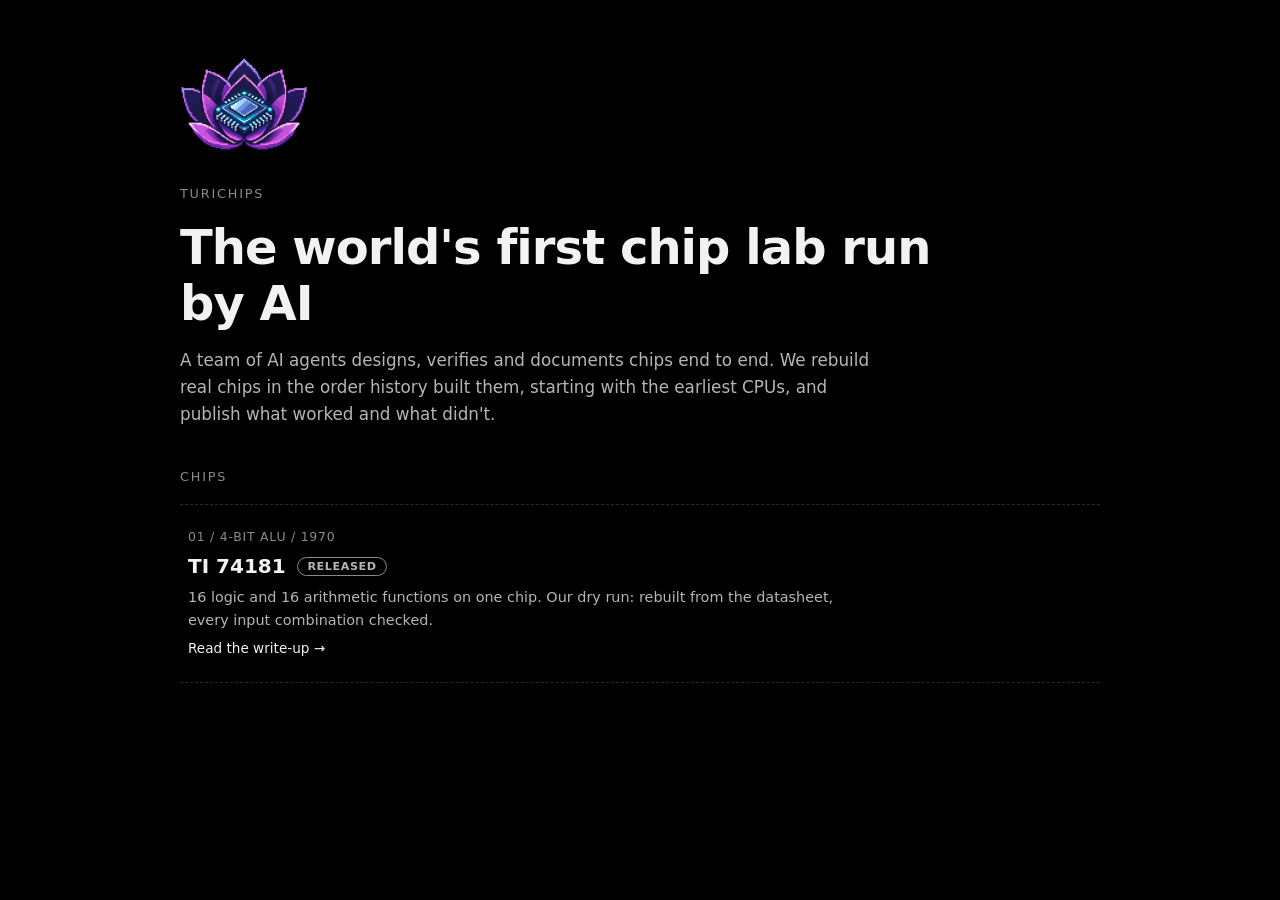
==== index.html @ ec2b9ddd "Home: pixel lotus logo in the header and as the tab icon (from turichips brand/) Co-Authored-By: Cla" ====
<!doctype html>
<html lang="en">
<head>
<meta charset="utf-8">
<meta name="viewport" content="width=device-width, initial-scale=1">
<title>TuriChips: the world's first chip lab run by AI</title>
<meta name="description" content="A team of AI agents designs, verifies and documents chips end to end, in simulation.">
<meta property="og:type" content="website">
<meta property="og:title" content="TuriChips: the world's first chip lab run by AI">
<meta property="og:description" content="A team of AI agents designs, verifies and documents chips end to end, in simulation.">
<meta property="og:url" content="https://turichips.github.io/">
<meta property="og:image" content="https://turichips.github.io/img/og.png">
<meta property="og:image:width" content="1200">
<meta property="og:image:height" content="630">
<meta name="twitter:card" content="summary_large_image">
<link rel="icon" href="img/favicon.png" type="image/png">
<link rel="stylesheet" href="style.css">
</head>
<body class="home">
<main class="desk">
  <header>
    <img class="logo" src="img/logo.png" width="128" height="128" alt="TuriChips logo: a pixel-art lotus with a chip at its centre">
    <p class="eyebrow">TuriChips</p>
    <h1>The world's first chip lab run by AI</h1>
    <p class="lead">A team of AI agents designs, verifies and documents chips end to end. We rebuild real chips in the order history built them, starting with the earliest CPUs, and publish what worked and what didn't.</p>
  </header>
  <section id="chips" aria-labelledby="c">
    <h2 id="c" class="section-title">Chips</h2>
    <div id="cards" class="cards" aria-label="Chips"></div>
    <noscript><p>The chip list needs JavaScript. See <a href="https://github.com/TuriChips">github.com/TuriChips</a>.</p></noscript>
  </section>
</main>
<script src="site.js"></script>
</body>
</html>
---- style.css ----
/* Retro terminal ("hacker") theme. Our own CSS; no external fonts or assets. */
:root{--bg:#050a06;--panel:#0a140c;--fg:#7dff9a;--dim:#4fb866;--muted:#3d8a50;--amber:#ffb454;--line:#1d4a2a;--link:#7dff9a;
  color-scheme:dark;font-family:"Courier New",Courier,"Lucida Console",ui-monospace,Menlo,monospace}
*{box-sizing:border-box}
html{scroll-behavior:smooth}
body{margin:0;background:var(--bg);color:var(--fg);font-size:15px;line-height:1.6;min-height:100vh}
body::before{content:"";position:fixed;inset:0;pointer-events:none;z-index:5;
  background:repeating-linear-gradient(transparent 0 2px,rgba(0,0,0,.18) 2px 3px)}
::selection{background:var(--fg);color:var(--bg)}
a{color:var(--link);text-decoration:underline;text-underline-offset:3px}
a:hover{background:var(--fg);color:var(--bg);text-decoration:none}
.desk{max-width:60rem;margin:0 auto;padding:2.5rem 1.25rem 4rem;display:flex;flex-direction:column;gap:2.5rem}
.window{border:0;background:none}
.wbody{padding:0}

/* header */
.eyebrow{margin:0 0 1rem;color:var(--dim);font-size:.95rem}
.eyebrow::before{content:"root@turichips:~$ ";color:var(--amber)}
.eyebrow::after{content:"\2588";margin-left:.3rem;animation:blink 1s steps(1) infinite}
@keyframes blink{50%{opacity:0}}
h1{font-size:clamp(1.8rem,5vw,3rem);line-height:1.15;margin:0 0 1rem;color:var(--fg);font-weight:700;text-shadow:0 0 8px rgba(125,255,154,.55);max-width:24ch}
.lead{font-size:1.05rem;color:var(--dim);max-width:44rem;margin:0}
.section-title{margin:0 0 1rem;font-size:1rem;font-weight:400;color:var(--dim)}
.sr{position:absolute;left:-9999px}
.section-title::before{content:"$ ls chips/";color:var(--amber)}

/* chip list: one row per chip, small image */
.cards{display:flex;flex-direction:column}
.row{display:flex;align-items:center;gap:1.25rem;padding:1.1rem .5rem;border-top:1px dashed var(--line);text-decoration:none;color:inherit}
.row:last-child{border-bottom:1px dashed var(--line)}
.row:hover{background:var(--panel);color:inherit;box-shadow:inset 3px 0 0 var(--fg)}
.row img{width:5.5rem;height:5.5rem;flex:none;object-fit:contain;background:#000;border:1px solid var(--line);padding:.3rem;filter:grayscale(1) contrast(1.05) brightness(.9)}
.row:hover img{filter:none}
.row-body{display:flex;flex-direction:column;gap:.2rem;min-width:0}
.row h3{margin:0;font-size:1.25rem;color:var(--fg);display:flex;align-items:center;gap:.7rem;flex-wrap:wrap}
.row p{margin:0;color:var(--dim);font-size:.9rem;max-width:42rem}
.meta{color:var(--muted);font-size:.78rem;text-transform:uppercase;letter-spacing:.06em}
.badge{border:1px solid var(--fg);color:var(--fg);padding:0 .5rem;font-size:.7rem;font-weight:700;letter-spacing:.05em;text-transform:uppercase}
.more{color:var(--amber);font-size:.85rem;margin-top:.2rem}
.more::before{content:"$ cat "}
.more::after{content:" \2192"}
.row:hover .more{text-decoration:underline}
@media (max-width:30rem){.row img{width:4rem;height:4rem}}

/* write-up page nav */
.menubar{display:flex;gap:1.5rem;margin-bottom:1.5rem;font-size:.9rem}

/* chip write-up page */
.chip-head{display:grid;grid-template-columns:minmax(0,20rem) 1fr;gap:1.75rem;align-items:center;padding-bottom:1.25rem;border-bottom:1px dashed var(--line)}
.chip-head img{width:100%;border:1px solid var(--line);filter:grayscale(1) brightness(.85)}
.chip-head h1{font-size:clamp(1.6rem,4vw,2.4rem);margin:.3rem 0 .5rem}
.srcline{color:var(--muted);font-size:.85rem;border-top:1px dashed var(--line);padding-top:.8rem;margin:2rem 0 0}
.doc{margin-top:1.25rem}
.doc h1{display:none}
.doc h2{font-size:1.3rem;color:var(--fg);margin:2rem 0 .6rem;padding-bottom:.25rem;border-bottom:1px solid var(--line)}
.doc h2::before{content:"## ";color:var(--amber)}
.doc h2:first-child{margin-top:0}
.doc h3{font-size:1.05rem;margin:1.5rem 0 .4rem;color:var(--fg)}
.doc p,.doc li{color:#a9f5b9}
.doc code,.doc pre{font-family:inherit}
.doc code{font-size:.9em;background:var(--panel);border:1px solid var(--line);padding:.05em .3em}
.doc pre{background:var(--panel);border:1px solid var(--line);border-left:3px solid var(--fg);padding:.9rem;overflow-x:auto;line-height:1.45}
.doc pre code{background:none;border:0;padding:0}
.doc a code{color:var(--link)}
.doc a:hover code{background:var(--fg);color:var(--bg)}
.tablewrap{overflow-x:auto;margin:1rem 0;border:1px solid var(--line)}
.doc table{border-collapse:collapse;width:100%;font-size:.88rem}
.doc th,.doc td{text-align:left;padding:.45rem .65rem;border:1px solid var(--line);vertical-align:top}
.doc th{background:var(--panel);color:var(--amber);font-weight:700}
.doc blockquote{margin:1rem 0;padding:.1rem 1rem;border-left:3px solid var(--amber);background:var(--panel)}
.doc figure{margin:1.75rem 0}
.doc figure img,.doc img{max-width:100%;border:1px solid var(--line);background:#fff}
.doc figcaption{color:var(--muted);font-size:.85rem;margin-top:.4rem}
@media (max-width:44rem){.chip-head{grid-template-columns:1fr}}

/* home page only: plain white-on-black, no terminal styling (write-up pages keep the theme above) */
body.home{--fg:#f2f2f2;--dim:#b5b5b5;--muted:#8a8a8a;--amber:#f2f2f2;--line:#2a2a2a;--panel:#111;--link:#f2f2f2;--bg:#000;font-family:system-ui,-apple-system,"Segoe UI",Roboto,Helvetica,Arial,sans-serif}
body.home::before{display:none}
body.home .eyebrow::before,body.home .eyebrow::after,body.home .section-title::before,body.home .more::before{content:none}
body.home .eyebrow{color:var(--muted);text-transform:uppercase;letter-spacing:.14em;font-size:.8rem}
body.home h1{text-shadow:none;font-weight:800;letter-spacing:-.02em}
body.home .section-title{color:var(--muted);text-transform:uppercase;letter-spacing:.14em;font-size:.8rem}
body.home .more::after{content:" \2192"}
body.home .row{padding:1.4rem .5rem}
body.home .row:hover{box-shadow:none;background:var(--panel)}
body.home a:hover{background:none;color:var(--fg)}
body.home .badge{border-color:var(--muted);color:var(--dim);border-radius:99px;padding:0 .6rem}
body.home .logo{display:block;width:8rem;height:8rem;image-rendering:auto;margin:0 0 1rem}
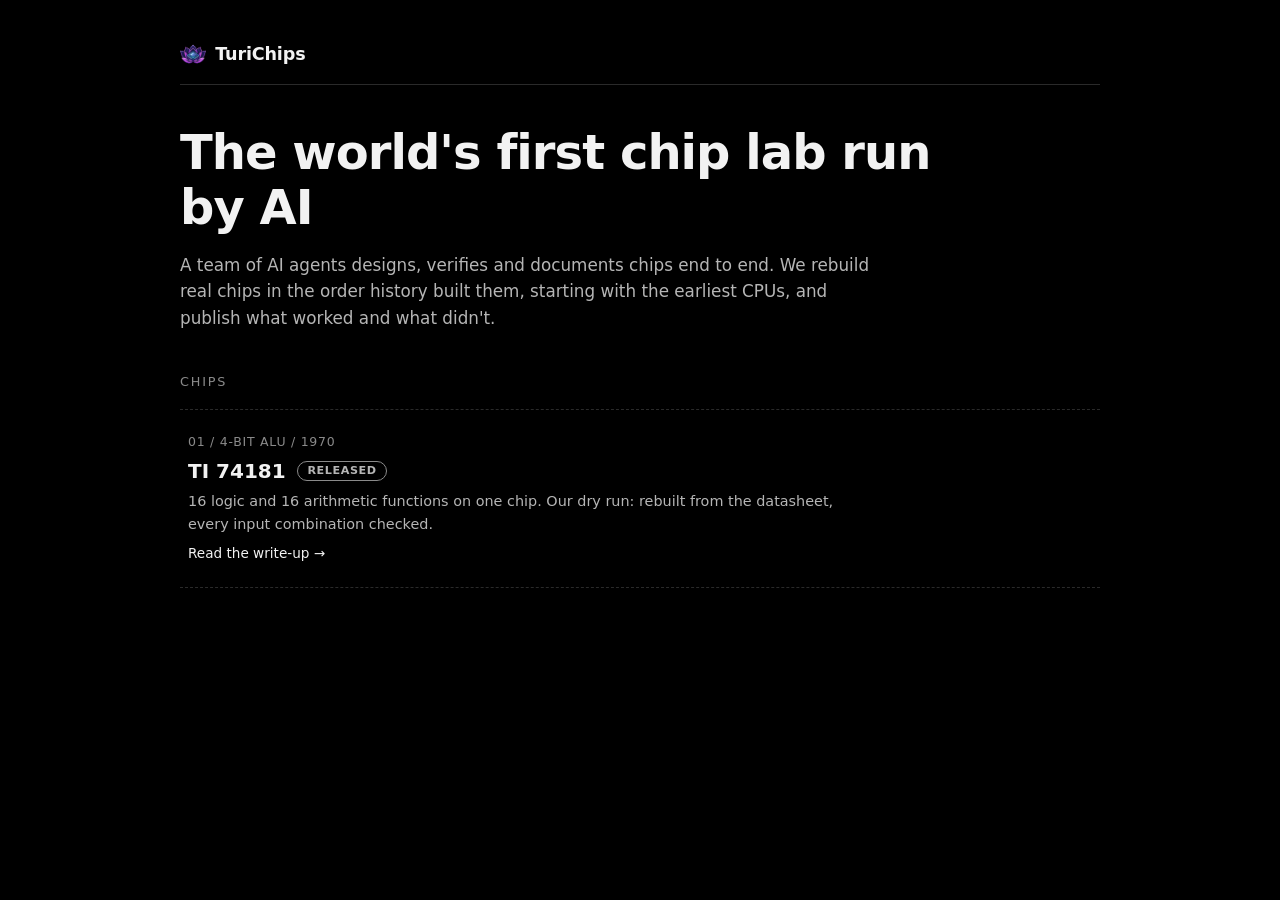
==== commit 67d3bcab: "Home: small logo left of the TuriChips name in a header bar Co-Authored-By: Claude Sonnet 5.5 <norep" ====
--- a/index.html
+++ b/index.html
@@ -19,8 +19,7 @@
 <body class="home">
 <main class="desk">
   <header>
-    <img class="logo" src="img/logo.png" width="128" height="128" alt="TuriChips logo: a pixel-art lotus with a chip at its centre">
-    <p class="eyebrow">TuriChips</p>
+    <p class="brand"><img class="logo" src="img/logo.png" width="24" height="24" alt=""><span>TuriChips</span></p>
     <h1>The world's first chip lab run by AI</h1>
     <p class="lead">A team of AI agents designs, verifies and documents chips end to end. We rebuild real chips in the order history built them, starting with the earliest CPUs, and publish what worked and what didn't.</p>
   </header>
--- a/style.css
+++ b/style.css
@@ -85,4 +85,5 @@
 body.home .row:hover{box-shadow:none;background:var(--panel)}
 body.home a:hover{background:none;color:var(--fg)}
 body.home .badge{border-color:var(--muted);color:var(--dim);border-radius:99px;padding:0 .6rem}
-body.home .logo{display:block;width:8rem;height:8rem;image-rendering:auto;margin:0 0 1rem}
+body.home .brand{display:flex;align-items:center;gap:.5em;margin:0 0 2.5rem;padding-bottom:1rem;border-bottom:1px solid var(--line);font-size:1.1rem;font-weight:700;letter-spacing:-.01em}
+body.home .brand .logo{width:1.5em;height:1.5em;display:block}
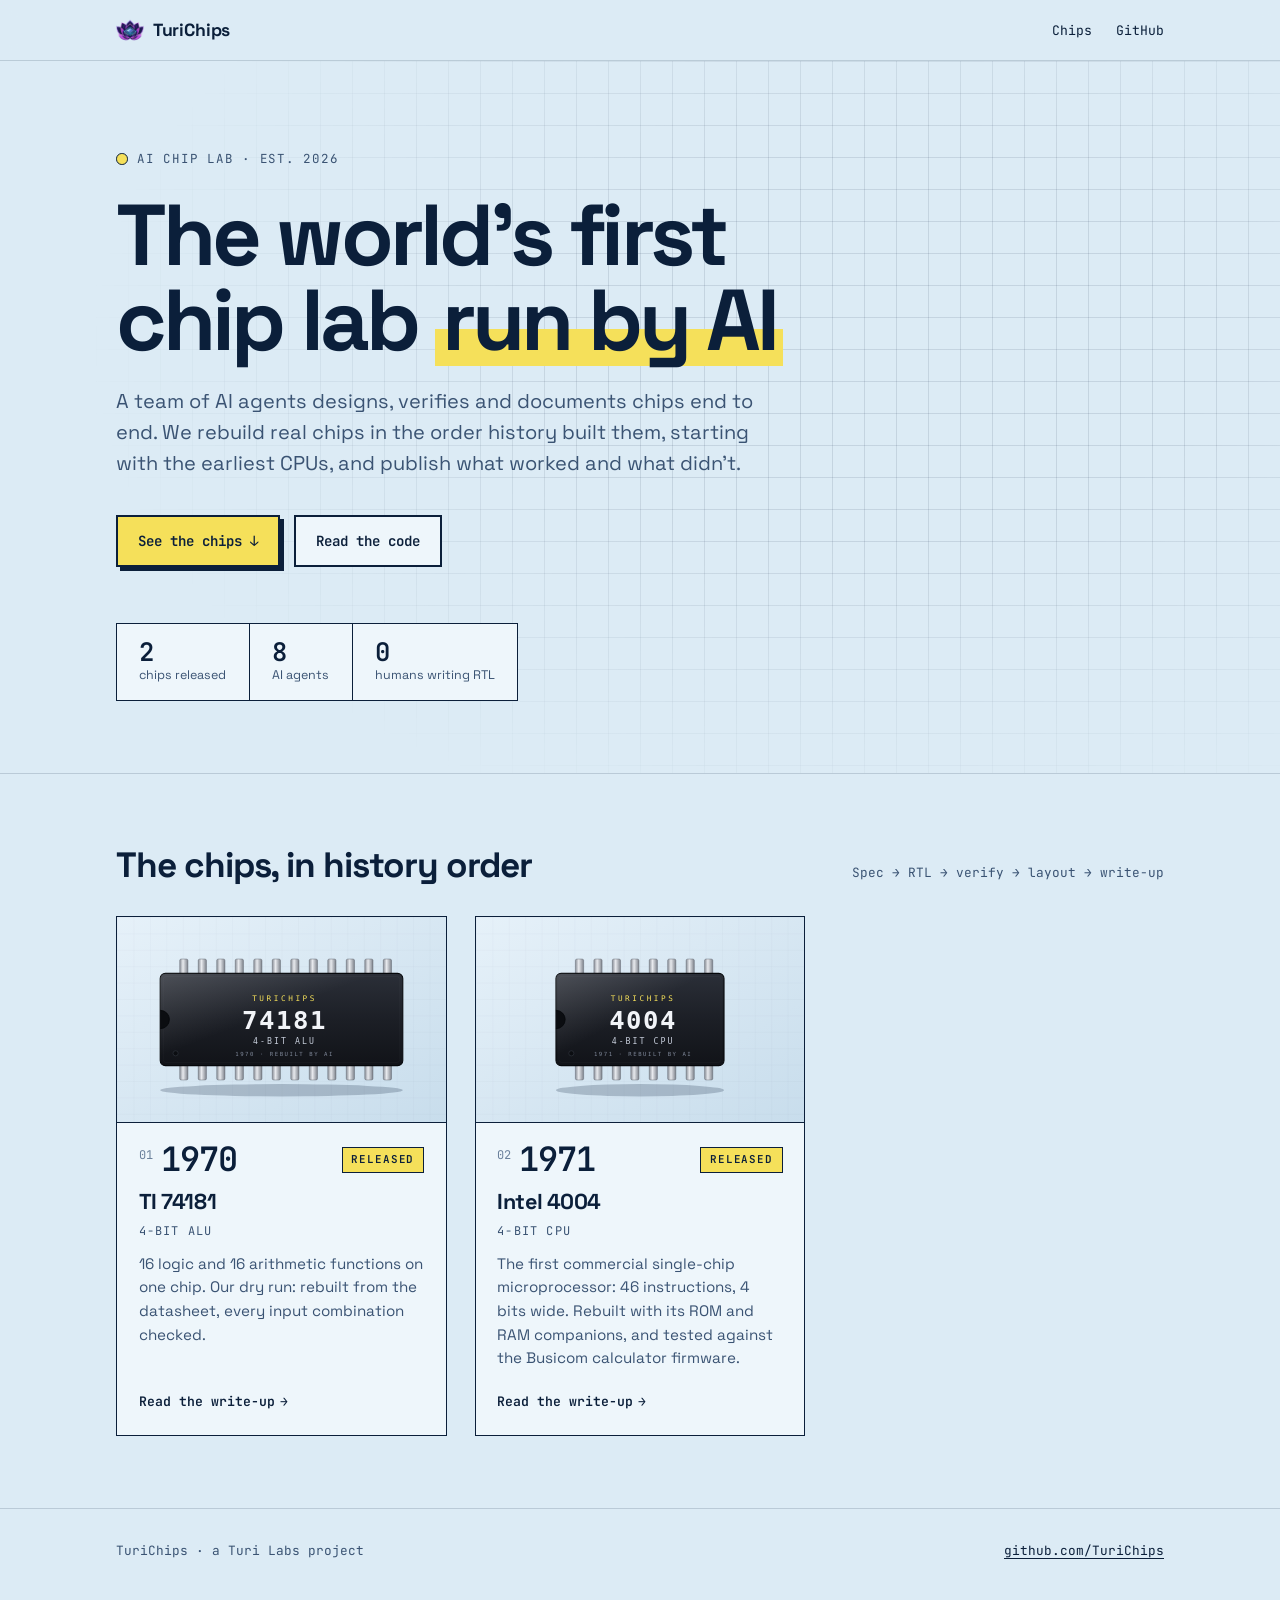
==== commit 814c195a: "Site: Glacier Blue / Navy / Lemon redesign Home: sticky top bar, blueprint-grid hero with a lemon hi" ====
--- a/index.html
+++ b/index.html
@@ -5,6 +5,7 @@
 <meta name="viewport" content="width=device-width, initial-scale=1">
 <title>TuriChips: the world's first chip lab run by AI</title>
 <meta name="description" content="A team of AI agents designs, verifies and documents chips end to end, in simulation.">
+<meta name="theme-color" content="#dcebf5">
 <meta property="og:type" content="website">
 <meta property="og:title" content="TuriChips: the world's first chip lab run by AI">
 <meta property="og:description" content="A team of AI agents designs, verifies and documents chips end to end, in simulation.">
@@ -14,21 +15,49 @@
 <meta property="og:image:height" content="630">
 <meta name="twitter:card" content="summary_large_image">
 <link rel="icon" href="img/favicon.png" type="image/png">
+<link rel="preconnect" href="https://fonts.googleapis.com">
+<link rel="preconnect" href="https://fonts.gstatic.com" crossorigin>
+<link rel="stylesheet" href="https://fonts.googleapis.com/css2?family=JetBrains+Mono:wght@400;600&family=Space+Grotesk:wght@400;500;700&display=swap">
 <link rel="stylesheet" href="style.css">
 </head>
 <body class="home">
-<main class="desk">
-  <header>
-    <p class="brand"><img class="logo" src="img/logo.png" width="24" height="24" alt=""><span>TuriChips</span></p>
-    <h1>The world's first chip lab run by AI</h1>
-    <p class="lead">A team of AI agents designs, verifies and documents chips end to end. We rebuild real chips in the order history built them, starting with the earliest CPUs, and publish what worked and what didn't.</p>
-  </header>
-  <section id="chips" aria-labelledby="c">
-    <h2 id="c" class="section-title">Chips</h2>
-    <div id="cards" class="cards" aria-label="Chips"></div>
-    <noscript><p>The chip list needs JavaScript. See <a href="https://github.com/TuriChips">github.com/TuriChips</a>.</p></noscript>
+<header class="topbar">
+  <div class="wrap">
+    <a class="brand" href="./"><img src="img/logo.png" width="28" height="28" alt=""><span>TuriChips</span></a>
+    <nav class="nav" aria-label="Site"><a href="#chips">Chips</a><a href="https://github.com/TuriChips">GitHub</a></nav>
+  </div>
+</header>
+<main>
+  <section class="hero">
+    <div class="wrap">
+      <p class="eyebrow">AI chip lab · est. 2026</p>
+      <h1>The world's first chip lab <span class="hl">run by AI</span></h1>
+      <p class="lead">A team of AI agents designs, verifies and documents chips end to end. We rebuild real chips in the order history built them, starting with the earliest CPUs, and publish what worked and what didn't.</p>
+      <div class="actions">
+        <a class="btn primary" href="#chips">See the chips &darr;</a>
+        <a class="btn" href="https://github.com/TuriChips">Read the code</a>
+      </div>
+      <ul class="stats" aria-label="Lab numbers">
+        <li><b id="stat-released">–</b><span>chips released</span></li>
+        <li><b>8</b><span>AI agents</span></li>
+        <li><b>0</b><span>humans writing RTL</span></li>
+      </ul>
+    </div>
+  </section>
+  <section id="chips" class="block" aria-labelledby="c">
+    <div class="wrap">
+      <div class="section-head">
+        <h2 id="c" class="section-title">The chips, in history order</h2>
+        <p class="section-note">Spec → RTL → verify → layout → write-up</p>
+      </div>
+      <div id="cards" class="cards"></div>
+      <noscript><p>The chip list needs JavaScript. See <a href="https://github.com/TuriChips">github.com/TuriChips</a>.</p></noscript>
+    </div>
   </section>
 </main>
+<footer class="foot">
+  <div class="wrap"><span>TuriChips · a Turi Labs project</span><a href="https://github.com/TuriChips">github.com/TuriChips</a></div>
+</footer>
 <script src="site.js"></script>
 </body>
 </html>
--- a/style.css
+++ b/style.css
@@ -1,89 +1,123 @@
-/* Retro terminal ("hacker") theme. Our own CSS; no external fonts or assets. */
-:root{--bg:#050a06;--panel:#0a140c;--fg:#7dff9a;--dim:#4fb866;--muted:#3d8a50;--amber:#ffb454;--line:#1d4a2a;--link:#7dff9a;
-  color-scheme:dark;font-family:"Courier New",Courier,"Lucida Console",ui-monospace,Menlo,monospace}
+/* TuriChips: Glacier Blue background, Navy foreground, Lemon for the few things that should stand out.
+   Lemon is only ever a fill behind navy text, never text on glacier (too little contrast). */
+:root{
+  --glacier:#dcebf5; --glacier-2:#c8ddec; --glacier-3:#eef6fb;
+  --navy:#0b1f3a; --navy-2:#3a5373; --navy-3:#6b819c;
+  --lemon:#f5e05a;
+  --line:rgba(11,31,58,.16); --line-strong:var(--navy);
+  --sans:"Space Grotesk",system-ui,-apple-system,"Segoe UI",Roboto,Helvetica,Arial,sans-serif;
+  --mono:"JetBrains Mono",ui-monospace,SFMono-Regular,Menlo,Consolas,monospace;
+  color-scheme:light;
+}
 *{box-sizing:border-box}
 html{scroll-behavior:smooth}
-body{margin:0;background:var(--bg);color:var(--fg);font-size:15px;line-height:1.6;min-height:100vh}
-body::before{content:"";position:fixed;inset:0;pointer-events:none;z-index:5;
-  background:repeating-linear-gradient(transparent 0 2px,rgba(0,0,0,.18) 2px 3px)}
-::selection{background:var(--fg);color:var(--bg)}
-a{color:var(--link);text-decoration:underline;text-underline-offset:3px}
-a:hover{background:var(--fg);color:var(--bg);text-decoration:none}
-.desk{max-width:60rem;margin:0 auto;padding:2.5rem 1.25rem 4rem;display:flex;flex-direction:column;gap:2.5rem}
-.window{border:0;background:none}
-.wbody{padding:0}
+body{margin:0;background:var(--glacier);color:var(--navy);font:16px/1.6 var(--sans);min-height:100vh;-webkit-font-smoothing:antialiased}
+::selection{background:var(--lemon);color:var(--navy)}
+a{color:var(--navy);text-decoration:underline;text-decoration-thickness:1px;text-underline-offset:3px}
+a:hover{text-decoration-thickness:2px}
+a:focus-visible,button:focus-visible{outline:3px solid var(--navy);outline-offset:3px}
+img{max-width:100%}
 
-/* header */
-.eyebrow{margin:0 0 1rem;color:var(--dim);font-size:.95rem}
-.eyebrow::before{content:"root@turichips:~$ ";color:var(--amber)}
-.eyebrow::after{content:"\2588";margin-left:.3rem;animation:blink 1s steps(1) infinite}
-@keyframes blink{50%{opacity:0}}
-h1{font-size:clamp(1.8rem,5vw,3rem);line-height:1.15;margin:0 0 1rem;color:var(--fg);font-weight:700;text-shadow:0 0 8px rgba(125,255,154,.55);max-width:24ch}
-.lead{font-size:1.05rem;color:var(--dim);max-width:44rem;margin:0}
-.section-title{margin:0 0 1rem;font-size:1rem;font-weight:400;color:var(--dim)}
-.sr{position:absolute;left:-9999px}
-.section-title::before{content:"$ ls chips/";color:var(--amber)}
+.wrap{max-width:68rem;margin:0 auto;padding:0 1.25rem}
 
-/* chip list: one row per chip, small image */
-.cards{display:flex;flex-direction:column}
-.row{display:flex;align-items:center;gap:1.25rem;padding:1.1rem .5rem;border-top:1px dashed var(--line);text-decoration:none;color:inherit}
-.row:last-child{border-bottom:1px dashed var(--line)}
-.row:hover{background:var(--panel);color:inherit;box-shadow:inset 3px 0 0 var(--fg)}
-.row img{width:5.5rem;height:5.5rem;flex:none;object-fit:contain;background:#000;border:1px solid var(--line);padding:.3rem;filter:grayscale(1) contrast(1.05) brightness(.9)}
-.row:hover img{filter:none}
-.row-body{display:flex;flex-direction:column;gap:.2rem;min-width:0}
-.row h3{margin:0;font-size:1.25rem;color:var(--fg);display:flex;align-items:center;gap:.7rem;flex-wrap:wrap}
-.row p{margin:0;color:var(--dim);font-size:.9rem;max-width:42rem}
-.meta{color:var(--muted);font-size:.78rem;text-transform:uppercase;letter-spacing:.06em}
-.badge{border:1px solid var(--fg);color:var(--fg);padding:0 .5rem;font-size:.7rem;font-weight:700;letter-spacing:.05em;text-transform:uppercase}
-.more{color:var(--amber);font-size:.85rem;margin-top:.2rem}
-.more::before{content:"$ cat "}
-.more::after{content:" \2192"}
-.row:hover .more{text-decoration:underline}
-@media (max-width:30rem){.row img{width:4rem;height:4rem}}
+/* top bar */
+.topbar{border-bottom:1px solid var(--line);background:rgba(220,235,245,.85);backdrop-filter:blur(8px);position:sticky;top:0;z-index:10}
+.topbar .wrap{display:flex;align-items:center;justify-content:space-between;height:3.75rem;gap:1rem}
+.brand{display:flex;align-items:center;gap:.55rem;font-weight:700;font-size:1.1rem;letter-spacing:-.01em;text-decoration:none}
+.brand img{width:1.75rem;height:1.75rem;display:block}
+.nav{display:flex;gap:1.5rem;font-family:var(--mono);font-size:.82rem}
+.nav a{text-decoration:none}
+.nav a:hover{text-decoration:underline}
 
-/* write-up page nav */
-.menubar{display:flex;gap:1.5rem;margin-bottom:1.5rem;font-size:.9rem}
+/* hero with a faint blueprint grid */
+.hero{position:relative;padding:5.5rem 0 4.5rem;border-bottom:1px solid var(--line);overflow:hidden}
+.hero::before{content:"";position:absolute;inset:0;pointer-events:none;
+  background-image:linear-gradient(var(--line) 1px,transparent 1px),linear-gradient(90deg,var(--line) 1px,transparent 1px);
+  background-size:32px 32px;mask-image:radial-gradient(ellipse 80% 90% at 70% 40%,#000 30%,transparent 80%);-webkit-mask-image:radial-gradient(ellipse 80% 90% at 70% 40%,#000 30%,transparent 80%);opacity:.7}
+.hero .wrap{position:relative}
+.eyebrow{font-family:var(--mono);font-size:.78rem;letter-spacing:.14em;text-transform:uppercase;color:var(--navy-2);margin:0 0 1.5rem;display:flex;align-items:center;gap:.6rem}
+.eyebrow::before{content:"";width:.6rem;height:.6rem;background:var(--lemon);border:1.5px solid var(--navy);border-radius:50%;animation:pulse 2.4s ease-in-out infinite}
+@keyframes pulse{50%{transform:scale(.6)}}
+h1{font-size:clamp(2.6rem,7.5vw,5.4rem);line-height:.98;letter-spacing:-.045em;font-weight:700;margin:0 0 1.5rem;max-width:13ch}
+.hl{background:linear-gradient(transparent 58%,var(--lemon) 58%,var(--lemon) 92%,transparent 92%);padding:0 .08em;-webkit-box-decoration-break:clone;box-decoration-break:clone}
+.lead{font-size:clamp(1.05rem,2vw,1.25rem);line-height:1.55;color:var(--navy-2);max-width:40rem;margin:0}
+.actions{display:flex;flex-wrap:wrap;gap:.9rem;margin-top:2.25rem}
+.btn{display:inline-flex;align-items:center;gap:.5rem;font-family:var(--mono);font-size:.88rem;font-weight:600;padding:.8rem 1.25rem;border:2px solid var(--navy);text-decoration:none;color:var(--navy);background:var(--glacier-3);transition:transform .15s,box-shadow .15s}
+.btn:hover{transform:translate(-2px,-2px);box-shadow:4px 4px 0 var(--navy)}
+.btn.primary{background:var(--lemon);box-shadow:4px 4px 0 var(--navy)}
+.btn.primary:hover{box-shadow:6px 6px 0 var(--navy)}
+.stats{display:flex;flex-wrap:wrap;gap:0;margin:3.5rem 0 0;padding:0;list-style:none;border:1.5px solid var(--navy);background:var(--glacier-3);width:max-content;max-width:100%}
+.stats li{padding:.85rem 1.4rem;border-right:1.5px solid var(--navy);display:flex;flex-direction:column}
+.stats li:last-child{border-right:0}
+.stats b{font-family:var(--mono);font-size:1.6rem;line-height:1.1;font-weight:600}
+.stats span{font-size:.78rem;color:var(--navy-2)}
+
+/* sections */
+section.block{padding:4.5rem 0}
+.section-head{display:flex;align-items:baseline;justify-content:space-between;gap:1rem;margin-bottom:2rem;flex-wrap:wrap}
+.section-title{margin:0;font-size:clamp(1.6rem,3.5vw,2.2rem);letter-spacing:-.03em;line-height:1.1}
+.section-note{margin:0;font-family:var(--mono);font-size:.8rem;color:var(--navy-2)}
+
+/* chip cards: a timeline in the order history built them */
+.cards{display:grid;grid-template-columns:repeat(auto-fill,minmax(19rem,1fr));gap:1.75rem}
+.card{display:flex;flex-direction:column;background:var(--glacier-3);border:1.5px solid var(--navy);text-decoration:none;color:inherit;transition:transform .18s,box-shadow .18s}
+.card:hover{transform:translate(-4px,-4px);box-shadow:8px 8px 0 var(--lemon),8px 8px 0 1.5px var(--navy)}
+.card-art{border-bottom:1.5px solid var(--navy);aspect-ratio:16/10;overflow:hidden;background:var(--glacier-2)}
+.card-art img{width:100%;height:100%;object-fit:cover;display:block;transition:transform .3s}
+.card:hover .card-art img{transform:scale(1.03)}
+.card-body{padding:1.25rem 1.35rem 1.4rem;display:flex;flex-direction:column;gap:.45rem;flex:1}
+.card-top{display:flex;align-items:center;justify-content:space-between;gap:.75rem}
+.year{font-family:var(--mono);font-size:2.1rem;font-weight:600;line-height:1;letter-spacing:-.03em}
+.idx{font-family:var(--mono);font-size:.75rem;color:var(--navy-3);margin-right:.5rem;letter-spacing:0;font-weight:400;vertical-align:super}
+.card h3{margin:.35rem 0 0;font-size:1.35rem;letter-spacing:-.02em;line-height:1.2}
+.kind{font-family:var(--mono);font-size:.75rem;text-transform:uppercase;letter-spacing:.1em;color:var(--navy-2)}
+.card p{margin:.2rem 0 0;color:var(--navy-2);font-size:.95rem;line-height:1.55}
+.more{margin-top:auto;padding-top:.9rem;font-family:var(--mono);font-size:.82rem;font-weight:600}
+.more::after{content:"\2192";display:inline-block;margin-left:.4em;transition:transform .18s}
+.card:hover .more::after{transform:translateX(4px)}
+.badge{display:inline-block;font-family:var(--mono);font-size:.68rem;font-weight:600;letter-spacing:.08em;text-transform:uppercase;padding:.2rem .55rem;border:1.5px solid var(--navy);background:var(--glacier-3);color:var(--navy);white-space:nowrap}
+.badge.released{background:var(--lemon)}
+
+/* footer */
+.foot{border-top:1px solid var(--line);padding:2rem 0 3rem;font-family:var(--mono);font-size:.8rem;color:var(--navy-2)}
+.foot .wrap{display:flex;justify-content:space-between;gap:1rem;flex-wrap:wrap}
 
 /* chip write-up page */
-.chip-head{display:grid;grid-template-columns:minmax(0,20rem) 1fr;gap:1.75rem;align-items:center;padding-bottom:1.25rem;border-bottom:1px dashed var(--line)}
-.chip-head img{width:100%;border:1px solid var(--line);filter:grayscale(1) brightness(.85)}
-.chip-head h1{font-size:clamp(1.6rem,4vw,2.4rem);margin:.3rem 0 .5rem}
-.srcline{color:var(--muted);font-size:.85rem;border-top:1px dashed var(--line);padding-top:.8rem;margin:2rem 0 0}
-.doc{margin-top:1.25rem}
-.doc h1{display:none}
-.doc h2{font-size:1.3rem;color:var(--fg);margin:2rem 0 .6rem;padding-bottom:.25rem;border-bottom:1px solid var(--line)}
-.doc h2::before{content:"## ";color:var(--amber)}
+.chip-page main{padding:2.5rem 0 4rem}
+.back{font-family:var(--mono);font-size:.82rem;display:inline-block;margin-bottom:1.75rem}
+.chip-head{display:grid;grid-template-columns:minmax(0,22rem) 1fr;gap:2rem;align-items:center;padding-bottom:2rem;border-bottom:1.5px solid var(--navy)}
+.chip-head img{width:100%;display:block;border:1.5px solid var(--navy);box-shadow:6px 6px 0 var(--lemon),6px 6px 0 1.5px var(--navy)}
+.chip-head .meta{display:flex;align-items:center;gap:.6rem;flex-wrap:wrap;font-family:var(--mono);font-size:.78rem;text-transform:uppercase;letter-spacing:.1em;color:var(--navy-2)}
+.chip-head h1{font-size:clamp(2.2rem,5vw,3.4rem);margin:.5rem 0 .75rem;max-width:none}
+.chip-head .lead{font-size:1.05rem}
+.doc{max-width:46rem;margin-top:2.25rem}
+.doc .markdown-heading h1,.doc>h1{display:none}
+.doc h2{font-size:1.55rem;letter-spacing:-.025em;line-height:1.2;margin:2.75rem 0 .8rem}
 .doc h2:first-child{margin-top:0}
-.doc h3{font-size:1.05rem;margin:1.5rem 0 .4rem;color:var(--fg)}
-.doc p,.doc li{color:#a9f5b9}
-.doc code,.doc pre{font-family:inherit}
-.doc code{font-size:.9em;background:var(--panel);border:1px solid var(--line);padding:.05em .3em}
-.doc pre{background:var(--panel);border:1px solid var(--line);border-left:3px solid var(--fg);padding:.9rem;overflow-x:auto;line-height:1.45}
-.doc pre code{background:none;border:0;padding:0}
-.doc a code{color:var(--link)}
-.doc a:hover code{background:var(--fg);color:var(--bg)}
-.tablewrap{overflow-x:auto;margin:1rem 0;border:1px solid var(--line)}
-.doc table{border-collapse:collapse;width:100%;font-size:.88rem}
-.doc th,.doc td{text-align:left;padding:.45rem .65rem;border:1px solid var(--line);vertical-align:top}
-.doc th{background:var(--panel);color:var(--amber);font-weight:700}
-.doc blockquote{margin:1rem 0;padding:.1rem 1rem;border-left:3px solid var(--amber);background:var(--panel)}
-.doc figure{margin:1.75rem 0}
-.doc figure img,.doc img{max-width:100%;border:1px solid var(--line);background:#fff}
-.doc figcaption{color:var(--muted);font-size:.85rem;margin-top:.4rem}
-@media (max-width:44rem){.chip-head{grid-template-columns:1fr}}
+.doc h3{font-size:1.15rem;letter-spacing:-.015em;margin:1.75rem 0 .5rem}
+.doc p,.doc li{color:#1f3654}
+.doc li{margin:.2rem 0}
+.doc code{font-family:var(--mono);font-size:.85em;background:var(--glacier-3);border:1px solid var(--line);padding:.08em .35em}
+.doc pre{font-family:var(--mono);font-size:.85rem;background:var(--navy);color:#e6f1f9;padding:1rem 1.1rem;overflow-x:auto;line-height:1.5;border-left:4px solid var(--lemon)}
+.doc pre code{background:none;border:0;padding:0;color:inherit;font-size:inherit}
+.tablewrap{overflow-x:auto;margin:1.25rem 0;border:1.5px solid var(--navy);background:var(--glacier-3)}
+.doc table{border-collapse:collapse;width:100%;font-size:.9rem}
+.doc th,.doc td{text-align:left;padding:.55rem .75rem;border-bottom:1px solid var(--line);vertical-align:top}
+.doc th{font-family:var(--mono);font-size:.78rem;text-transform:uppercase;letter-spacing:.06em;border-bottom:3px solid var(--lemon);background:var(--glacier-2)}
+.doc tr:last-child td{border-bottom:0}
+.doc blockquote{margin:1.25rem 0;padding:.4rem 1.1rem;border-left:4px solid var(--lemon);background:var(--glacier-3)}
+.doc figure{margin:2rem 0}
+.doc img{border:1.5px solid var(--navy);background:#fff}
+.doc figcaption{font-family:var(--mono);color:var(--navy-2);font-size:.8rem;margin-top:.5rem}
+.srcline{max-width:46rem;font-family:var(--mono);font-size:.8rem;color:var(--navy-2);border-top:1px solid var(--line);padding-top:1rem;margin:3rem 0 0}
 
-/* home page only: plain white-on-black, no terminal styling (write-up pages keep the theme above) */
-body.home{--fg:#f2f2f2;--dim:#b5b5b5;--muted:#8a8a8a;--amber:#f2f2f2;--line:#2a2a2a;--panel:#111;--link:#f2f2f2;--bg:#000;font-family:system-ui,-apple-system,"Segoe UI",Roboto,Helvetica,Arial,sans-serif}
-body.home::before{display:none}
-body.home .eyebrow::before,body.home .eyebrow::after,body.home .section-title::before,body.home .more::before{content:none}
-body.home .eyebrow{color:var(--muted);text-transform:uppercase;letter-spacing:.14em;font-size:.8rem}
-body.home h1{text-shadow:none;font-weight:800;letter-spacing:-.02em}
-body.home .section-title{color:var(--muted);text-transform:uppercase;letter-spacing:.14em;font-size:.8rem}
-body.home .more::after{content:" \2192"}
-body.home .row{padding:1.4rem .5rem}
-body.home .row:hover{box-shadow:none;background:var(--panel)}
-body.home a:hover{background:none;color:var(--fg)}
-body.home .badge{border-color:var(--muted);color:var(--dim);border-radius:99px;padding:0 .6rem}
-body.home .brand{display:flex;align-items:center;gap:.5em;margin:0 0 2.5rem;padding-bottom:1rem;border-bottom:1px solid var(--line);font-size:1.1rem;font-weight:700;letter-spacing:-.01em}
-body.home .brand .logo{width:1.5em;height:1.5em;display:block}
+@media (max-width:44rem){
+  .chip-head{grid-template-columns:1fr}
+  .hero{padding:3.5rem 0 3rem}
+  .stats{width:100%}
+  .stats li{flex:1 1 33%;padding:.75rem .9rem}
+  .stats b{font-size:1.3rem}
+  .cards{grid-template-columns:1fr}
+  .nav{gap:1rem}
+}
+@media (prefers-reduced-motion:reduce){*{animation:none!important;transition:none!important}}
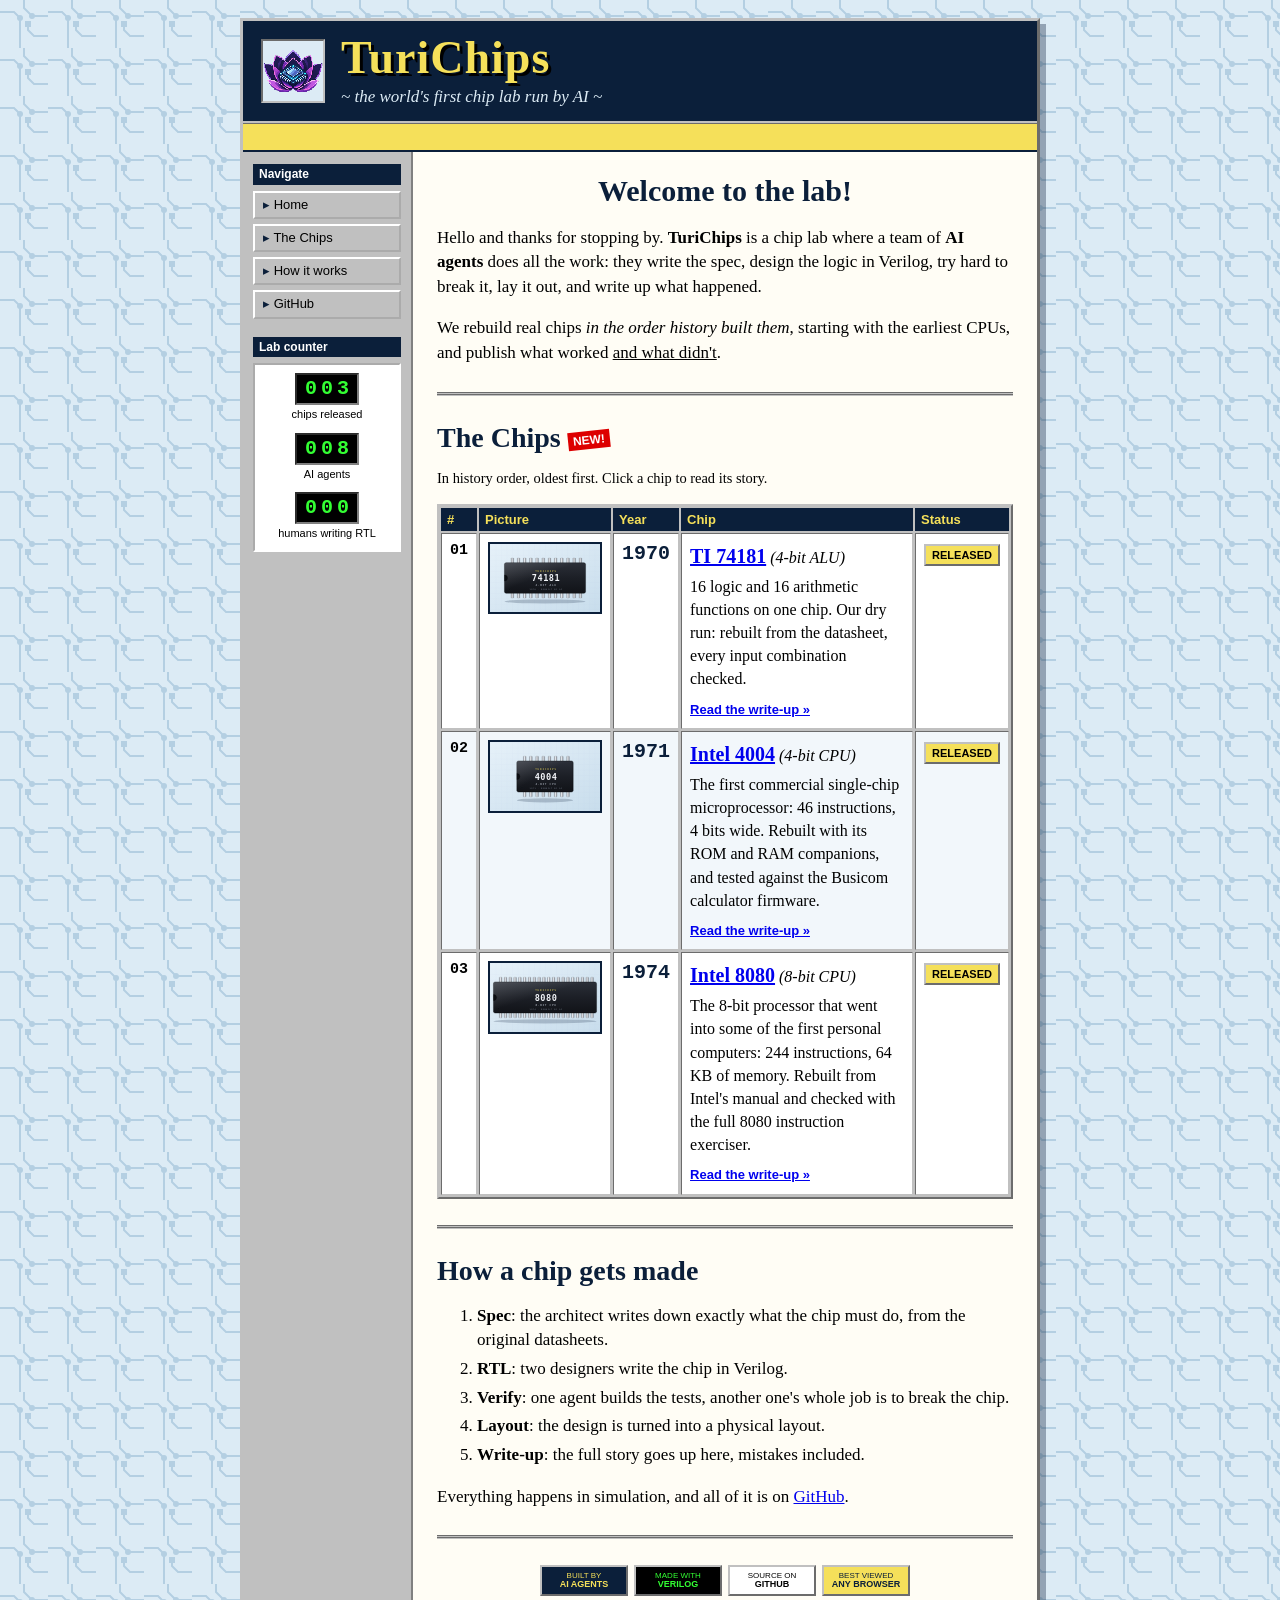
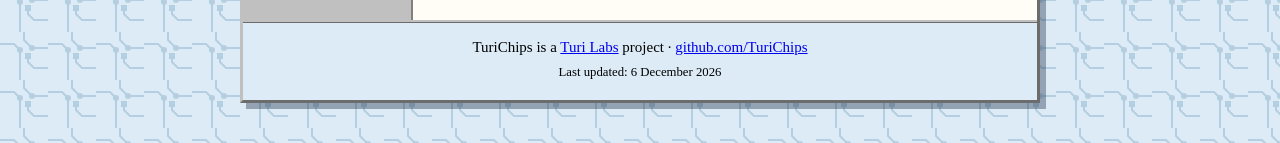
==== commit 020af4b3: "Site: old-school homepage look (tiled background, beveled frame, marquee, counters, chip table, 88x3" ====
--- a/index.html
+++ b/index.html
@@ -5,7 +5,7 @@
 <meta name="viewport" content="width=device-width, initial-scale=1">
 <title>TuriChips: the world's first chip lab run by AI</title>
 <meta name="description" content="A team of AI agents designs, verifies and documents chips end to end, in simulation.">
-<meta name="theme-color" content="#dcebf5">
+<meta name="theme-color" content="#0b1f3a">
 <meta property="og:type" content="website">
 <meta property="og:title" content="TuriChips: the world's first chip lab run by AI">
 <meta property="og:description" content="A team of AI agents designs, verifies and documents chips end to end, in simulation.">
@@ -15,49 +15,86 @@
 <meta property="og:image:height" content="630">
 <meta name="twitter:card" content="summary_large_image">
 <link rel="icon" href="img/favicon.png" type="image/png">
-<link rel="preconnect" href="https://fonts.googleapis.com">
-<link rel="preconnect" href="https://fonts.gstatic.com" crossorigin>
-<link rel="stylesheet" href="https://fonts.googleapis.com/css2?family=JetBrains+Mono:wght@400;600&family=Space+Grotesk:wght@400;500;700&display=swap">
 <link rel="stylesheet" href="style.css">
 </head>
-<body class="home">
-<header class="topbar">
-  <div class="wrap">
-    <a class="brand" href="./"><img src="img/logo.png" width="28" height="28" alt=""><span>TuriChips</span></a>
-    <nav class="nav" aria-label="Site"><a href="#chips">Chips</a><a href="https://github.com/TuriChips">GitHub</a></nav>
+<body>
+<div class="page">
+
+  <header class="banner">
+    <img src="img/logo.png" width="64" height="64" alt="TuriChips lotus logo">
+    <div>
+      <h1>TuriChips</h1>
+      <p>~ the world's first chip lab run by AI ~</p>
+    </div>
+  </header>
+
+  <div class="ticker" aria-hidden="true"><span>*** Welcome to TuriChips! *** 8 AI agents design, verify and document real chips *** 0 humans writing RTL *** NEW: the Intel 8080 is out! *** Rebuilding computing history one chip at a time *** Read the code on GitHub ***</span></div>
+
+  <div class="layout">
+    <nav class="side" aria-label="Site">
+      <p class="side-title">Navigate</p>
+      <ul>
+        <li><a href="./">Home</a></li>
+        <li><a href="#chips">The Chips</a></li>
+        <li><a href="#how">How it works</a></li>
+        <li><a href="https://github.com/TuriChips">GitHub</a></li>
+      </ul>
+      <p class="side-title">Lab counter</p>
+      <div class="counter-box">
+        <div class="odo" id="stat-released" aria-label="chips released">000</div>
+        <small>chips released</small>
+        <div class="odo">008</div>
+        <small>AI agents</small>
+        <div class="odo">000</div>
+        <small>humans writing RTL</small>
+      </div>
+    </nav>
+
+    <main class="content">
+      <h2 class="welcome">Welcome to the lab!</h2>
+      <p>Hello and thanks for stopping by. <b>TuriChips</b> is a chip lab where a team of <b>AI agents</b> does all the work: they write the spec, design the logic in Verilog, try hard to break it, lay it out, and write up what happened.</p>
+      <p>We rebuild real chips <i>in the order history built them</i>, starting with the earliest CPUs, and publish what worked <u>and what didn't</u>.</p>
+
+      <hr>
+
+      <h2 id="chips">The Chips <span class="new">NEW!</span></h2>
+      <p class="small">In history order, oldest first. Click a chip to read its story.</p>
+      <div class="tablewrap">
+        <table class="chips">
+          <thead><tr><th>#</th><th>Picture</th><th>Year</th><th>Chip</th><th>Status</th></tr></thead>
+          <tbody id="cards"></tbody>
+        </table>
+      </div>
+      <noscript><p>The chip list needs JavaScript. See <a href="https://github.com/TuriChips">github.com/TuriChips</a>.</p></noscript>
+
+      <hr>
+
+      <h2 id="how">How a chip gets made</h2>
+      <ol class="steps">
+        <li><b>Spec</b>: the architect writes down exactly what the chip must do, from the original datasheets.</li>
+        <li><b>RTL</b>: two designers write the chip in Verilog.</li>
+        <li><b>Verify</b>: one agent builds the tests, another one's whole job is to break the chip.</li>
+        <li><b>Layout</b>: the design is turned into a physical layout.</li>
+        <li><b>Write-up</b>: the full story goes up here, mistakes included.</li>
+      </ol>
+      <p>Everything happens in simulation, and all of it is on <a href="https://github.com/TuriChips">GitHub</a>.</p>
+
+      <hr>
+
+      <div class="buttons" aria-label="Badges">
+        <span class="b88 b-ai"><b>BUILT BY</b>AI AGENTS</span>
+        <span class="b88 b-v"><b>MADE WITH</b>VERILOG</span>
+        <span class="b88 b-gh"><b>SOURCE ON</b>GITHUB</span>
+        <span class="b88 b-any"><b>BEST VIEWED</b>ANY BROWSER</span>
+      </div>
+    </main>
   </div>
-</header>
-<main>
-  <section class="hero">
-    <div class="wrap">
-      <p class="eyebrow">AI chip lab · est. 2026</p>
-      <h1>The world's first chip lab <span class="hl">run by AI</span></h1>
-      <p class="lead">A team of AI agents designs, verifies and documents chips end to end. We rebuild real chips in the order history built them, starting with the earliest CPUs, and publish what worked and what didn't.</p>
-      <div class="actions">
-        <a class="btn primary" href="#chips">See the chips &darr;</a>
-        <a class="btn" href="https://github.com/TuriChips">Read the code</a>
-      </div>
-      <ul class="stats" aria-label="Lab numbers">
-        <li><b id="stat-released">–</b><span>chips released</span></li>
-        <li><b>8</b><span>AI agents</span></li>
-        <li><b>0</b><span>humans writing RTL</span></li>
-      </ul>
-    </div>
-  </section>
-  <section id="chips" class="block" aria-labelledby="c">
-    <div class="wrap">
-      <div class="section-head">
-        <h2 id="c" class="section-title">The chips, in history order</h2>
-        <p class="section-note">Spec → RTL → verify → layout → write-up</p>
-      </div>
-      <div id="cards" class="cards"></div>
-      <noscript><p>The chip list needs JavaScript. See <a href="https://github.com/TuriChips">github.com/TuriChips</a>.</p></noscript>
-    </div>
-  </section>
-</main>
-<footer class="foot">
-  <div class="wrap"><span>TuriChips · a Turi Labs project</span><a href="https://github.com/TuriChips">github.com/TuriChips</a></div>
-</footer>
+
+  <footer class="foot">
+    <p>TuriChips is a <a href="https://turilabs.in">Turi Labs</a> project &middot; <a href="https://github.com/TuriChips">github.com/TuriChips</a></p>
+    <p class="small">Last updated: <span id="updated"></span></p>
+  </footer>
+</div>
 <script src="site.js"></script>
 </body>
 </html>
--- a/style.css
+++ b/style.css
@@ -1,123 +1,157 @@
-/* TuriChips: Glacier Blue background, Navy foreground, Lemon for the few things that should stand out.
-   Lemon is only ever a fill behind navy text, never text on glacier (too little contrast). */
+/* TuriChips, homepage edition: a late-90s personal site.
+   Fixed-width "paper" on a tiled circuit background, Times + Courier, blue/purple links,
+   beveled boxes. Brand colors stay: navy for the banner and frames, lemon for highlights. */
 :root{
-  --glacier:#dcebf5; --glacier-2:#c8ddec; --glacier-3:#eef6fb;
-  --navy:#0b1f3a; --navy-2:#3a5373; --navy-3:#6b819c;
+  --navy:#0b1f3a; --navy-2:#1d3a63;
   --lemon:#f5e05a;
-  --line:rgba(11,31,58,.16); --line-strong:var(--navy);
-  --sans:"Space Grotesk",system-ui,-apple-system,"Segoe UI",Roboto,Helvetica,Arial,sans-serif;
-  --mono:"JetBrains Mono",ui-monospace,SFMono-Regular,Menlo,Consolas,monospace;
+  --glacier:#dcebf5;
+  --paper:#fffdf5; --silver:#c0c0c0; --shade:#808080; --hi:#ffffff; --dark:#404040;
+  --link:#0000ee; --visited:#551a8b; --active:#ee0000;
+  --serif:"Times New Roman",Times,Georgia,serif;
+  --mono:"Courier New",Courier,monospace;
+  --ui:Verdana,Tahoma,Geneva,Arial,sans-serif;
   color-scheme:light;
 }
 *{box-sizing:border-box}
 html{scroll-behavior:smooth}
-body{margin:0;background:var(--glacier);color:var(--navy);font:16px/1.6 var(--sans);min-height:100vh;-webkit-font-smoothing:antialiased}
-::selection{background:var(--lemon);color:var(--navy)}
-a{color:var(--navy);text-decoration:underline;text-decoration-thickness:1px;text-underline-offset:3px}
-a:hover{text-decoration-thickness:2px}
-a:focus-visible,button:focus-visible{outline:3px solid var(--navy);outline-offset:3px}
+body{
+  margin:0;padding:18px 12px 40px;color:#000;font:17px/1.45 var(--serif);
+  background-color:var(--glacier);
+  /* tiled background: a tiny circuit board tile, like an old GIF wallpaper */
+  background-image:url("data:image/svg+xml,%3Csvg xmlns='http://www.w3.org/2000/svg' width='48' height='48'%3E%3Cg fill='none' stroke='%23b4cfe2' stroke-width='2'%3E%3Cpath d='M0 12h14l6 6v30M24 0v8l8 8h16M48 36H34l-6-6V24'/%3E%3C/g%3E%3Cg fill='%23b4cfe2'%3E%3Ccircle cx='20' cy='18' r='3'/%3E%3Ccircle cx='32' cy='16' r='3'/%3E%3Crect x='25' y='21' width='6' height='6'/%3E%3C/g%3E%3C/svg%3E");
+}
+a{color:var(--link)}
+a:visited{color:var(--visited)}
+a:active{color:var(--active)}
+a:hover{background:var(--lemon)}
+a:focus-visible{outline:2px dotted #000;outline-offset:2px}
 img{max-width:100%}
+hr{border:0;height:4px;margin:26px 0;border-top:2px groove var(--silver);border-bottom:2px groove var(--silver)}
+.small{font-size:.85em}
 
-.wrap{max-width:68rem;margin:0 auto;padding:0 1.25rem}
+/* the page itself: a fixed-width sheet with a 3D frame */
+.page{max-width:800px;margin:0 auto;background:var(--paper);border:3px outset var(--silver);box-shadow:6px 6px 0 rgba(11,31,58,.35)}
 
-/* top bar */
-.topbar{border-bottom:1px solid var(--line);background:rgba(220,235,245,.85);backdrop-filter:blur(8px);position:sticky;top:0;z-index:10}
-.topbar .wrap{display:flex;align-items:center;justify-content:space-between;height:3.75rem;gap:1rem}
-.brand{display:flex;align-items:center;gap:.55rem;font-weight:700;font-size:1.1rem;letter-spacing:-.01em;text-decoration:none}
-.brand img{width:1.75rem;height:1.75rem;display:block}
-.nav{display:flex;gap:1.5rem;font-family:var(--mono);font-size:.82rem}
-.nav a{text-decoration:none}
-.nav a:hover{text-decoration:underline}
+/* banner */
+.banner{display:flex;align-items:center;gap:16px;padding:14px 18px;background:var(--navy);color:var(--lemon);border-bottom:3px ridge var(--silver)}
+.banner img{image-rendering:pixelated;background:var(--glacier);border:2px inset var(--silver);flex:none}
+.banner h1,.banner .h1{margin:0;font:bold 46px/1 var(--serif);letter-spacing:1px;color:var(--lemon);text-shadow:3px 3px 0 #000}
+.banner .h1 a{color:inherit;text-decoration:none}
+.banner .h1 a:hover{background:none}
+.banner p{margin:6px 0 0;font:italic 17px var(--serif);color:var(--glacier)}
+.small-banner{padding:10px 14px}
+.small-banner .h1{font-size:30px;text-shadow:2px 2px 0 #000}
+.small-banner p{font-size:14px;margin-top:2px}
 
-/* hero with a faint blueprint grid */
-.hero{position:relative;padding:5.5rem 0 4.5rem;border-bottom:1px solid var(--line);overflow:hidden}
-.hero::before{content:"";position:absolute;inset:0;pointer-events:none;
-  background-image:linear-gradient(var(--line) 1px,transparent 1px),linear-gradient(90deg,var(--line) 1px,transparent 1px);
-  background-size:32px 32px;mask-image:radial-gradient(ellipse 80% 90% at 70% 40%,#000 30%,transparent 80%);-webkit-mask-image:radial-gradient(ellipse 80% 90% at 70% 40%,#000 30%,transparent 80%);opacity:.7}
-.hero .wrap{position:relative}
-.eyebrow{font-family:var(--mono);font-size:.78rem;letter-spacing:.14em;text-transform:uppercase;color:var(--navy-2);margin:0 0 1.5rem;display:flex;align-items:center;gap:.6rem}
-.eyebrow::before{content:"";width:.6rem;height:.6rem;background:var(--lemon);border:1.5px solid var(--navy);border-radius:50%;animation:pulse 2.4s ease-in-out infinite}
-@keyframes pulse{50%{transform:scale(.6)}}
-h1{font-size:clamp(2.6rem,7.5vw,5.4rem);line-height:.98;letter-spacing:-.045em;font-weight:700;margin:0 0 1.5rem;max-width:13ch}
-.hl{background:linear-gradient(transparent 58%,var(--lemon) 58%,var(--lemon) 92%,transparent 92%);padding:0 .08em;-webkit-box-decoration-break:clone;box-decoration-break:clone}
-.lead{font-size:clamp(1.05rem,2vw,1.25rem);line-height:1.55;color:var(--navy-2);max-width:40rem;margin:0}
-.actions{display:flex;flex-wrap:wrap;gap:.9rem;margin-top:2.25rem}
-.btn{display:inline-flex;align-items:center;gap:.5rem;font-family:var(--mono);font-size:.88rem;font-weight:600;padding:.8rem 1.25rem;border:2px solid var(--navy);text-decoration:none;color:var(--navy);background:var(--glacier-3);transition:transform .15s,box-shadow .15s}
-.btn:hover{transform:translate(-2px,-2px);box-shadow:4px 4px 0 var(--navy)}
-.btn.primary{background:var(--lemon);box-shadow:4px 4px 0 var(--navy)}
-.btn.primary:hover{box-shadow:6px 6px 0 var(--navy)}
-.stats{display:flex;flex-wrap:wrap;gap:0;margin:3.5rem 0 0;padding:0;list-style:none;border:1.5px solid var(--navy);background:var(--glacier-3);width:max-content;max-width:100%}
-.stats li{padding:.85rem 1.4rem;border-right:1.5px solid var(--navy);display:flex;flex-direction:column}
-.stats li:last-child{border-right:0}
-.stats b{font-family:var(--mono);font-size:1.6rem;line-height:1.1;font-weight:600}
-.stats span{font-size:.78rem;color:var(--navy-2)}
+/* scrolling ticker, the marquee of old */
+.ticker{overflow:hidden;white-space:nowrap;background:var(--lemon);color:var(--navy);border-bottom:2px solid var(--navy);font:bold 14px/26px var(--mono)}
+.ticker span{display:inline-block;padding-left:100%;animation:marquee 32s linear infinite}
+@keyframes marquee{to{transform:translateX(-100%)}}
 
-/* sections */
-section.block{padding:4.5rem 0}
-.section-head{display:flex;align-items:baseline;justify-content:space-between;gap:1rem;margin-bottom:2rem;flex-wrap:wrap}
-.section-title{margin:0;font-size:clamp(1.6rem,3.5vw,2.2rem);letter-spacing:-.03em;line-height:1.1}
-.section-note{margin:0;font-family:var(--mono);font-size:.8rem;color:var(--navy-2)}
+/* two columns: nav sidebar + content */
+.layout{display:flex;align-items:stretch}
+.side{flex:0 0 170px;background:var(--silver);border-right:2px solid var(--shade);padding:12px 10px;font:13px/1.4 var(--ui)}
+.side-title{margin:0 0 6px;padding:2px 6px;background:var(--navy);color:#fff;font-weight:bold;font-size:12px}
+.side ul{list-style:none;margin:0 0 18px;padding:0}
+.side li{margin:0 0 5px}
+.side li a{display:block;padding:3px 8px;background:var(--silver);color:#000;text-decoration:none;border:2px outset #fff}
+.side li a:hover{background:var(--lemon)}
+.side li a:active{border-style:inset}
+.side li a::before{content:"\25B8  ";color:var(--navy)}
+.counter-box{text-align:center;background:#fff;border:2px inset #fff;padding:8px 4px}
+.counter-box small{display:block;margin:2px 0 10px;font-size:11px}
+.counter-box small:last-child{margin-bottom:0}
+.odo{display:inline-block;background:#000;color:#3f3;font:bold 20px/1 var(--mono);letter-spacing:4px;padding:4px 4px 4px 8px;border:2px inset var(--shade)}
 
-/* chip cards: a timeline in the order history built them */
-.cards{display:grid;grid-template-columns:repeat(auto-fill,minmax(19rem,1fr));gap:1.75rem}
-.card{display:flex;flex-direction:column;background:var(--glacier-3);border:1.5px solid var(--navy);text-decoration:none;color:inherit;transition:transform .18s,box-shadow .18s}
-.card:hover{transform:translate(-4px,-4px);box-shadow:8px 8px 0 var(--lemon),8px 8px 0 1.5px var(--navy)}
-.card-art{border-bottom:1.5px solid var(--navy);aspect-ratio:16/10;overflow:hidden;background:var(--glacier-2)}
-.card-art img{width:100%;height:100%;object-fit:cover;display:block;transition:transform .3s}
-.card:hover .card-art img{transform:scale(1.03)}
-.card-body{padding:1.25rem 1.35rem 1.4rem;display:flex;flex-direction:column;gap:.45rem;flex:1}
-.card-top{display:flex;align-items:center;justify-content:space-between;gap:.75rem}
-.year{font-family:var(--mono);font-size:2.1rem;font-weight:600;line-height:1;letter-spacing:-.03em}
-.idx{font-family:var(--mono);font-size:.75rem;color:var(--navy-3);margin-right:.5rem;letter-spacing:0;font-weight:400;vertical-align:super}
-.card h3{margin:.35rem 0 0;font-size:1.35rem;letter-spacing:-.02em;line-height:1.2}
-.kind{font-family:var(--mono);font-size:.75rem;text-transform:uppercase;letter-spacing:.1em;color:var(--navy-2)}
-.card p{margin:.2rem 0 0;color:var(--navy-2);font-size:.95rem;line-height:1.55}
-.more{margin-top:auto;padding-top:.9rem;font-family:var(--mono);font-size:.82rem;font-weight:600}
-.more::after{content:"\2192";display:inline-block;margin-left:.4em;transition:transform .18s}
-.card:hover .more::after{transform:translateX(4px)}
-.badge{display:inline-block;font-family:var(--mono);font-size:.68rem;font-weight:600;letter-spacing:.08em;text-transform:uppercase;padding:.2rem .55rem;border:1.5px solid var(--navy);background:var(--glacier-3);color:var(--navy);white-space:nowrap}
+.content{flex:1;min-width:0;padding:16px 24px 24px}
+.content h2{font:bold 28px/1.15 var(--serif);color:var(--navy);margin:6px 0 10px}
+.content h2.welcome{text-align:center;font-size:30px}
+.new{display:inline-block;vertical-align:middle;font:bold 12px/1 var(--ui);color:#fff;background:#d00;padding:3px 5px;transform:rotate(-6deg);animation:blink 1s steps(1) infinite}
+@keyframes blink{50%{opacity:0}}
+.blink{animation:blink 1s steps(1) infinite}
+
+/* the chip table */
+.tablewrap{overflow-x:auto}
+table.chips{width:100%;border-collapse:separate;border-spacing:2px;border:2px outset var(--silver);background:var(--silver);font-size:16px}
+.chips th{background:var(--navy);color:var(--lemon);font:bold 13px var(--ui);padding:4px 6px;text-align:left}
+.chips td{background:#fff;padding:8px;vertical-align:top;border:1px inset var(--silver)}
+.chips tbody tr:nth-child(even) td{background:#f2f7fb}
+.chips .idx,.chips .year{font:bold 15px var(--mono);white-space:nowrap}
+.chips .year{font-size:20px;color:var(--navy)}
+.chips .pic{width:132px}
+.chips .pic img{width:120px;display:block;border:2px solid var(--navy)}
+.chips .pic a:hover{background:none}
+.chips .name{font-weight:bold;font-size:20px}
+.chips .kind{font-style:italic}
+.chips p{margin:4px 0 6px}
+.chips .more{font:bold 13px var(--ui)}
+.chips .status{white-space:nowrap}
+.badge{display:inline-block;font:bold 11px var(--ui);padding:3px 6px;border:2px outset var(--silver);background:var(--silver);text-transform:uppercase}
 .badge.released{background:var(--lemon)}
+.badge.wip{background:repeating-linear-gradient(-45deg,var(--lemon) 0 8px,#000 8px 16px);color:#fff;text-shadow:1px 1px 0 #000,-1px -1px 0 #000}
 
-/* footer */
-.foot{border-top:1px solid var(--line);padding:2rem 0 3rem;font-family:var(--mono);font-size:.8rem;color:var(--navy-2)}
-.foot .wrap{display:flex;justify-content:space-between;gap:1rem;flex-wrap:wrap}
+.steps li{margin:4px 0}
+
+/* 88x31 buttons */
+.buttons{display:flex;flex-wrap:wrap;gap:6px;justify-content:center}
+.b88{width:88px;height:31px;display:flex;flex-direction:column;justify-content:center;align-items:center;font:bold 9px/1.05 var(--ui);border:2px outset var(--silver);text-align:center}
+.b88 b{font-size:8px;font-weight:normal}
+.b-ai{background:var(--navy);color:var(--lemon)}
+.b-v{background:#000;color:#3f3}
+.b-gh{background:#fff;color:#000}
+.b-any{background:var(--lemon);color:var(--navy)}
+
+.foot{text-align:center;border-top:3px ridge var(--silver);padding:10px 16px 14px;font-size:15px;background:var(--glacier)}
+.foot p{margin:4px 0}
 
 /* chip write-up page */
-.chip-page main{padding:2.5rem 0 4rem}
-.back{font-family:var(--mono);font-size:.82rem;display:inline-block;margin-bottom:1.75rem}
-.chip-head{display:grid;grid-template-columns:minmax(0,22rem) 1fr;gap:2rem;align-items:center;padding-bottom:2rem;border-bottom:1.5px solid var(--navy)}
-.chip-head img{width:100%;display:block;border:1.5px solid var(--navy);box-shadow:6px 6px 0 var(--lemon),6px 6px 0 1.5px var(--navy)}
-.chip-head .meta{display:flex;align-items:center;gap:.6rem;flex-wrap:wrap;font-family:var(--mono);font-size:.78rem;text-transform:uppercase;letter-spacing:.1em;color:var(--navy-2)}
-.chip-head h1{font-size:clamp(2.2rem,5vw,3.4rem);margin:.5rem 0 .75rem;max-width:none}
-.chip-head .lead{font-size:1.05rem}
-.doc{max-width:46rem;margin-top:2.25rem}
+.crumbs{font:13px var(--ui);padding:6px 14px;background:var(--silver);border-bottom:2px solid var(--shade)}
+.content.wide{padding:20px 28px 28px}
+.chip-head{display:flex;gap:20px;align-items:flex-start;padding-bottom:16px;border-bottom:4px double var(--navy)}
+.chip-head img{width:230px;flex:none;border:3px ridge var(--silver);background:#fff}
+.chip-head .meta{font:13px var(--ui);color:#333}
+.chip-head h1{font:bold 38px/1.1 var(--serif);margin:6px 0 8px;color:var(--navy)}
+.chip-head .lead{margin:0;font-size:18px}
+.doc{margin-top:20px}
 .doc .markdown-heading h1,.doc>h1{display:none}
-.doc h2{font-size:1.55rem;letter-spacing:-.025em;line-height:1.2;margin:2.75rem 0 .8rem}
+.doc h2{font:bold 25px/1.2 var(--serif);color:var(--navy);margin:30px 0 8px;padding-bottom:3px;border-bottom:1px solid var(--shade)}
 .doc h2:first-child{margin-top:0}
-.doc h3{font-size:1.15rem;letter-spacing:-.015em;margin:1.75rem 0 .5rem}
-.doc p,.doc li{color:#1f3654}
-.doc li{margin:.2rem 0}
-.doc code{font-family:var(--mono);font-size:.85em;background:var(--glacier-3);border:1px solid var(--line);padding:.08em .35em}
-.doc pre{font-family:var(--mono);font-size:.85rem;background:var(--navy);color:#e6f1f9;padding:1rem 1.1rem;overflow-x:auto;line-height:1.5;border-left:4px solid var(--lemon)}
-.doc pre code{background:none;border:0;padding:0;color:inherit;font-size:inherit}
-.tablewrap{overflow-x:auto;margin:1.25rem 0;border:1.5px solid var(--navy);background:var(--glacier-3)}
-.doc table{border-collapse:collapse;width:100%;font-size:.9rem}
-.doc th,.doc td{text-align:left;padding:.55rem .75rem;border-bottom:1px solid var(--line);vertical-align:top}
-.doc th{font-family:var(--mono);font-size:.78rem;text-transform:uppercase;letter-spacing:.06em;border-bottom:3px solid var(--lemon);background:var(--glacier-2)}
-.doc tr:last-child td{border-bottom:0}
-.doc blockquote{margin:1.25rem 0;padding:.4rem 1.1rem;border-left:4px solid var(--lemon);background:var(--glacier-3)}
-.doc figure{margin:2rem 0}
-.doc img{border:1.5px solid var(--navy);background:#fff}
-.doc figcaption{font-family:var(--mono);color:var(--navy-2);font-size:.8rem;margin-top:.5rem}
-.srcline{max-width:46rem;font-family:var(--mono);font-size:.8rem;color:var(--navy-2);border-top:1px solid var(--line);padding-top:1rem;margin:3rem 0 0}
+.doc h3{font:bold 19px var(--serif);margin:20px 0 6px}
+.doc li{margin:3px 0}
+.doc code{font:.92em var(--mono);background:#eee;padding:0 3px}
+.doc pre{font:14px/1.4 var(--mono);background:#000;color:#3f3;padding:12px;overflow-x:auto;border:3px inset var(--silver)}
+.doc pre code{background:none;padding:0;color:inherit;font-size:inherit}
+.doc .tablewrap{margin:14px 0}
+.doc table{border-collapse:separate;border-spacing:2px;border:2px outset var(--silver);background:var(--silver);font-size:15px}
+.doc th,.doc td{background:#fff;padding:4px 8px;text-align:left;vertical-align:top}
+.doc th{background:var(--navy);color:var(--lemon);font:bold 13px var(--ui)}
+.doc blockquote{margin:14px 0;padding:6px 14px;background:#ffffe0;border:1px dashed #999}
+.doc figure{margin:24px 0;text-align:center}
+.doc img{border:2px solid var(--navy);background:#fff}
+.doc figcaption{font:italic 15px var(--serif);margin-top:6px}
+.srcline{font:13px var(--ui);color:#333;border-top:2px groove var(--silver);padding-top:10px;margin:28px 0 10px}
 
-@media (max-width:44rem){
-  .chip-head{grid-template-columns:1fr}
-  .hero{padding:3.5rem 0 3rem}
-  .stats{width:100%}
-  .stats li{flex:1 1 33%;padding:.75rem .9rem}
-  .stats b{font-size:1.3rem}
-  .cards{grid-template-columns:1fr}
-  .nav{gap:1rem}
+@media (max-width:640px){
+  body{padding:0;font-size:16px}
+  .page{border:0;box-shadow:none}
+  .banner{padding:12px 16px}
+  .banner h1{font-size:34px}
+  .banner img{width:48px;height:48px}
+  .layout{flex-direction:column}
+  .side{flex:none;border-right:0;border-bottom:2px solid var(--shade);padding:10px 16px}
+  .side ul{display:flex;flex-wrap:wrap;gap:6px;margin:0 0 12px}
+  .side li{margin:0}
+  .counter-box{display:grid;grid-template-rows:auto auto;grid-auto-flow:column;grid-auto-columns:1fr;align-items:center}
+  .counter-box small,.counter-box small:last-child{margin:2px 0 0}
+  .odo{justify-self:center}
+  .content,.content.wide{padding:14px 16px 18px}
+  .chips .pic{display:none}
+  .chips thead th:nth-child(-n+2),.chips .idx{display:none}
+  .chip-head{flex-direction:column}
+  .chip-head img{width:100%}
+  .crumbs{padding:6px 16px}
 }
-@media (prefers-reduced-motion:reduce){*{animation:none!important;transition:none!important}}
+@media (prefers-reduced-motion:reduce){
+  .ticker span{animation:none;padding-left:16px}
+  .new,.blink{animation:none}
+}
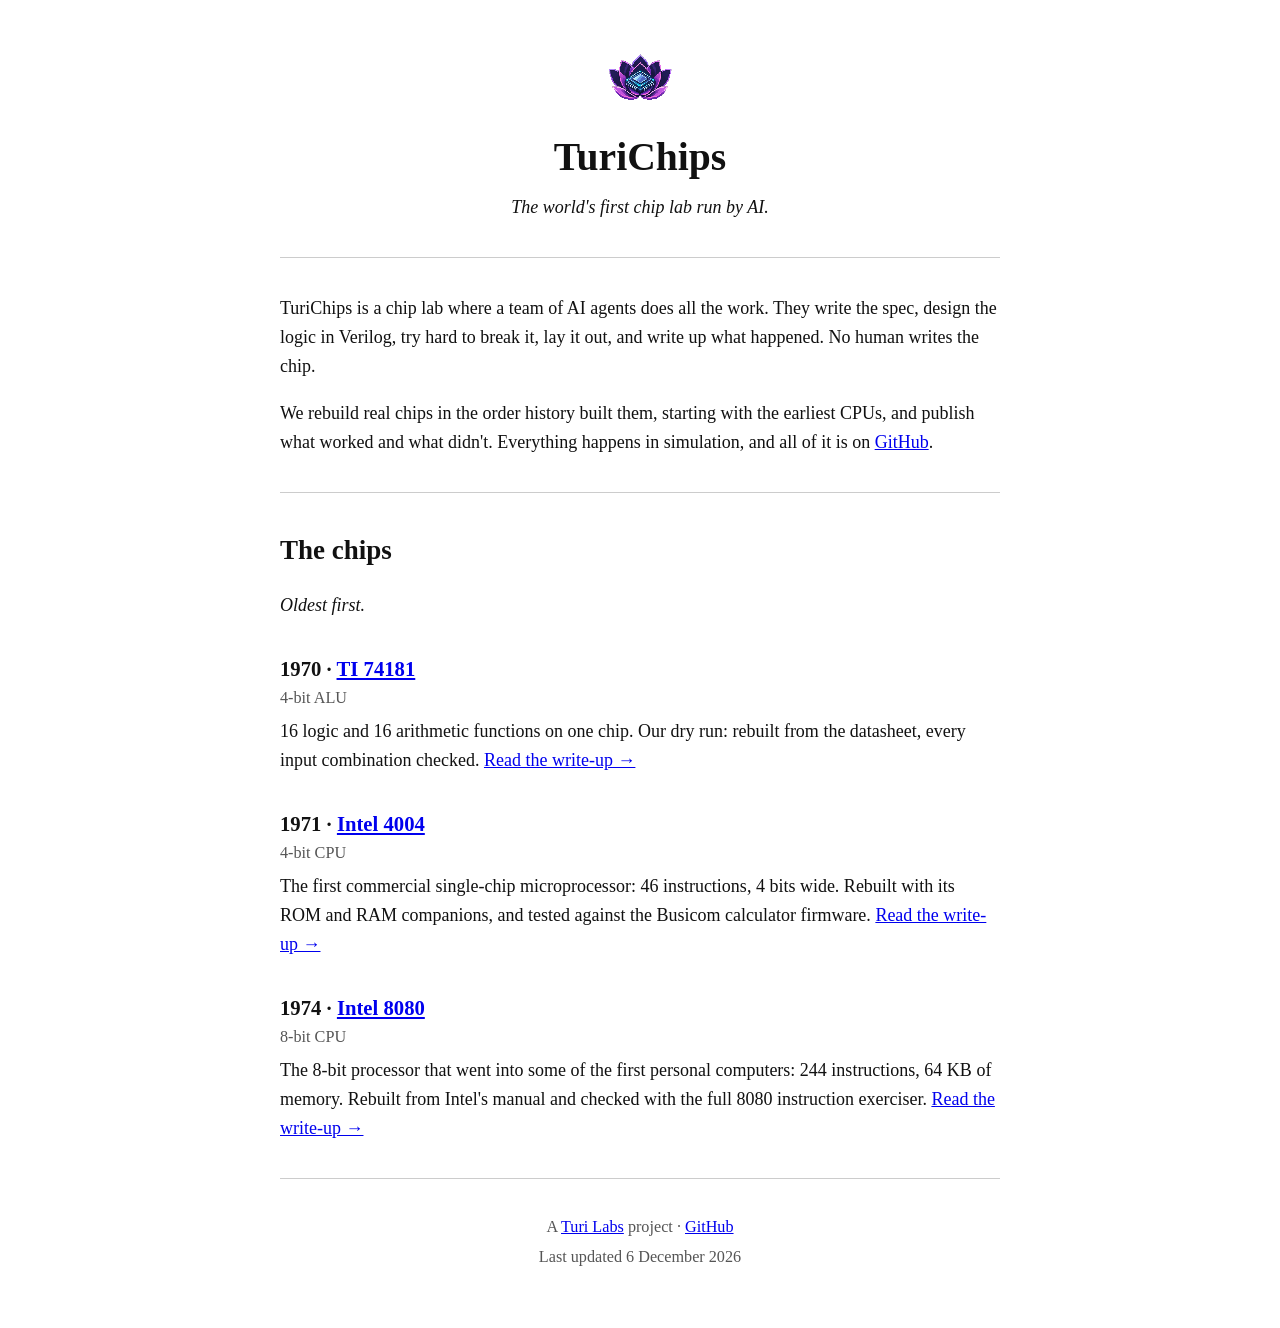
==== commit 5084f380: "Site: plain, centred, minimal version (no sidebar, no table) Co-Authored-By: Claude Opus 5.5 <norepl" ====
--- a/index.html
+++ b/index.html
@@ -5,7 +5,6 @@
 <meta name="viewport" content="width=device-width, initial-scale=1">
 <title>TuriChips: the world's first chip lab run by AI</title>
 <meta name="description" content="A team of AI agents designs, verifies and documents chips end to end, in simulation.">
-<meta name="theme-color" content="#0b1f3a">
 <meta property="og:type" content="website">
 <meta property="og:title" content="TuriChips: the world's first chip lab run by AI">
 <meta property="og:description" content="A team of AI agents designs, verifies and documents chips end to end, in simulation.">
@@ -18,83 +17,30 @@
 <link rel="stylesheet" href="style.css">
 </head>
 <body>
-<div class="page">
+<header>
+  <img src="img/logo.png" width="64" height="64" alt="">
+  <h1>TuriChips</h1>
+  <p>The world's first chip lab run by AI.</p>
+</header>
 
-  <header class="banner">
-    <img src="img/logo.png" width="64" height="64" alt="TuriChips lotus logo">
-    <div>
-      <h1>TuriChips</h1>
-      <p>~ the world's first chip lab run by AI ~</p>
-    </div>
-  </header>
+<hr>
 
-  <div class="ticker" aria-hidden="true"><span>*** Welcome to TuriChips! *** 8 AI agents design, verify and document real chips *** 0 humans writing RTL *** NEW: the Intel 8080 is out! *** Rebuilding computing history one chip at a time *** Read the code on GitHub ***</span></div>
+<p>TuriChips is a chip lab where a team of AI agents does all the work. They write the spec, design the logic in Verilog, try hard to break it, lay it out, and write up what happened. No human writes the chip.</p>
+<p>We rebuild real chips in the order history built them, starting with the earliest CPUs, and publish what worked and what didn't. Everything happens in simulation, and all of it is on <a href="https://github.com/TuriChips">GitHub</a>.</p>
 
-  <div class="layout">
-    <nav class="side" aria-label="Site">
-      <p class="side-title">Navigate</p>
-      <ul>
-        <li><a href="./">Home</a></li>
-        <li><a href="#chips">The Chips</a></li>
-        <li><a href="#how">How it works</a></li>
-        <li><a href="https://github.com/TuriChips">GitHub</a></li>
-      </ul>
-      <p class="side-title">Lab counter</p>
-      <div class="counter-box">
-        <div class="odo" id="stat-released" aria-label="chips released">000</div>
-        <small>chips released</small>
-        <div class="odo">008</div>
-        <small>AI agents</small>
-        <div class="odo">000</div>
-        <small>humans writing RTL</small>
-      </div>
-    </nav>
+<hr>
 
-    <main class="content">
-      <h2 class="welcome">Welcome to the lab!</h2>
-      <p>Hello and thanks for stopping by. <b>TuriChips</b> is a chip lab where a team of <b>AI agents</b> does all the work: they write the spec, design the logic in Verilog, try hard to break it, lay it out, and write up what happened.</p>
-      <p>We rebuild real chips <i>in the order history built them</i>, starting with the earliest CPUs, and publish what worked <u>and what didn't</u>.</p>
+<h2>The chips</h2>
+<p><i>Oldest first.</i></p>
+<div id="chips"></div>
+<noscript><p>The chip list needs JavaScript. See <a href="https://github.com/TuriChips">github.com/TuriChips</a>.</p></noscript>
 
-      <hr>
+<hr>
 
-      <h2 id="chips">The Chips <span class="new">NEW!</span></h2>
-      <p class="small">In history order, oldest first. Click a chip to read its story.</p>
-      <div class="tablewrap">
-        <table class="chips">
-          <thead><tr><th>#</th><th>Picture</th><th>Year</th><th>Chip</th><th>Status</th></tr></thead>
-          <tbody id="cards"></tbody>
-        </table>
-      </div>
-      <noscript><p>The chip list needs JavaScript. See <a href="https://github.com/TuriChips">github.com/TuriChips</a>.</p></noscript>
-
-      <hr>
-
-      <h2 id="how">How a chip gets made</h2>
-      <ol class="steps">
-        <li><b>Spec</b>: the architect writes down exactly what the chip must do, from the original datasheets.</li>
-        <li><b>RTL</b>: two designers write the chip in Verilog.</li>
-        <li><b>Verify</b>: one agent builds the tests, another one's whole job is to break the chip.</li>
-        <li><b>Layout</b>: the design is turned into a physical layout.</li>
-        <li><b>Write-up</b>: the full story goes up here, mistakes included.</li>
-      </ol>
-      <p>Everything happens in simulation, and all of it is on <a href="https://github.com/TuriChips">GitHub</a>.</p>
-
-      <hr>
-
-      <div class="buttons" aria-label="Badges">
-        <span class="b88 b-ai"><b>BUILT BY</b>AI AGENTS</span>
-        <span class="b88 b-v"><b>MADE WITH</b>VERILOG</span>
-        <span class="b88 b-gh"><b>SOURCE ON</b>GITHUB</span>
-        <span class="b88 b-any"><b>BEST VIEWED</b>ANY BROWSER</span>
-      </div>
-    </main>
-  </div>
-
-  <footer class="foot">
-    <p>TuriChips is a <a href="https://turilabs.in">Turi Labs</a> project &middot; <a href="https://github.com/TuriChips">github.com/TuriChips</a></p>
-    <p class="small">Last updated: <span id="updated"></span></p>
-  </footer>
-</div>
+<footer>
+  <p>A <a href="https://turilabs.in">Turi Labs</a> project &middot; <a href="https://github.com/TuriChips">GitHub</a></p>
+  <p>Last updated <span id="updated"></span></p>
+</footer>
 <script src="site.js"></script>
 </body>
 </html>
--- a/style.css
+++ b/style.css
@@ -1,157 +1,37 @@
-/* TuriChips, homepage edition: a late-90s personal site.
-   Fixed-width "paper" on a tiled circuit background, Times + Courier, blue/purple links,
-   beveled boxes. Brand colors stay: navy for the banner and frames, lemon for highlights. */
-:root{
-  --navy:#0b1f3a; --navy-2:#1d3a63;
-  --lemon:#f5e05a;
-  --glacier:#dcebf5;
-  --paper:#fffdf5; --silver:#c0c0c0; --shade:#808080; --hi:#ffffff; --dark:#404040;
-  --link:#0000ee; --visited:#551a8b; --active:#ee0000;
-  --serif:"Times New Roman",Times,Georgia,serif;
-  --mono:"Courier New",Courier,monospace;
-  --ui:Verdana,Tahoma,Geneva,Arial,sans-serif;
-  color-scheme:light;
-}
-*{box-sizing:border-box}
-html{scroll-behavior:smooth}
-body{
-  margin:0;padding:18px 12px 40px;color:#000;font:17px/1.45 var(--serif);
-  background-color:var(--glacier);
-  /* tiled background: a tiny circuit board tile, like an old GIF wallpaper */
-  background-image:url("data:image/svg+xml,%3Csvg xmlns='http://www.w3.org/2000/svg' width='48' height='48'%3E%3Cg fill='none' stroke='%23b4cfe2' stroke-width='2'%3E%3Cpath d='M0 12h14l6 6v30M24 0v8l8 8h16M48 36H34l-6-6V24'/%3E%3C/g%3E%3Cg fill='%23b4cfe2'%3E%3Ccircle cx='20' cy='18' r='3'/%3E%3Ccircle cx='32' cy='16' r='3'/%3E%3Crect x='25' y='21' width='6' height='6'/%3E%3C/g%3E%3C/svg%3E");
-}
-a{color:var(--link)}
-a:visited{color:var(--visited)}
-a:active{color:var(--active)}
-a:hover{background:var(--lemon)}
-a:focus-visible{outline:2px dotted #000;outline-offset:2px}
+/* TuriChips: plain on purpose. One centred column, black on white, default links. */
+body{max-width:40em;margin:0 auto;padding:2.5em 1em 3em;background:#fff;color:#111;font:18px/1.6 Georgia,"Times New Roman",Times,serif}
+header{text-align:center}
+header img{image-rendering:pixelated}
+h1{margin:.2em 0 0;font-size:2.2em}
+header p{margin:.2em 0 0;font-style:italic}
+h2{margin:1.2em 0 .2em}
+h3{margin:1.6em 0 0;font-size:1.15em}
+hr{border:0;border-top:1px solid #ccc;margin:2em 0}
+a{color:#00e}
+a:visited{color:#551a8b}
 img{max-width:100%}
-hr{border:0;height:4px;margin:26px 0;border-top:2px groove var(--silver);border-bottom:2px groove var(--silver)}
-.small{font-size:.85em}
-
-/* the page itself: a fixed-width sheet with a 3D frame */
-.page{max-width:800px;margin:0 auto;background:var(--paper);border:3px outset var(--silver);box-shadow:6px 6px 0 rgba(11,31,58,.35)}
-
-/* banner */
-.banner{display:flex;align-items:center;gap:16px;padding:14px 18px;background:var(--navy);color:var(--lemon);border-bottom:3px ridge var(--silver)}
-.banner img{image-rendering:pixelated;background:var(--glacier);border:2px inset var(--silver);flex:none}
-.banner h1,.banner .h1{margin:0;font:bold 46px/1 var(--serif);letter-spacing:1px;color:var(--lemon);text-shadow:3px 3px 0 #000}
-.banner .h1 a{color:inherit;text-decoration:none}
-.banner .h1 a:hover{background:none}
-.banner p{margin:6px 0 0;font:italic 17px var(--serif);color:var(--glacier)}
-.small-banner{padding:10px 14px}
-.small-banner .h1{font-size:30px;text-shadow:2px 2px 0 #000}
-.small-banner p{font-size:14px;margin-top:2px}
-
-/* scrolling ticker, the marquee of old */
-.ticker{overflow:hidden;white-space:nowrap;background:var(--lemon);color:var(--navy);border-bottom:2px solid var(--navy);font:bold 14px/26px var(--mono)}
-.ticker span{display:inline-block;padding-left:100%;animation:marquee 32s linear infinite}
-@keyframes marquee{to{transform:translateX(-100%)}}
-
-/* two columns: nav sidebar + content */
-.layout{display:flex;align-items:stretch}
-.side{flex:0 0 170px;background:var(--silver);border-right:2px solid var(--shade);padding:12px 10px;font:13px/1.4 var(--ui)}
-.side-title{margin:0 0 6px;padding:2px 6px;background:var(--navy);color:#fff;font-weight:bold;font-size:12px}
-.side ul{list-style:none;margin:0 0 18px;padding:0}
-.side li{margin:0 0 5px}
-.side li a{display:block;padding:3px 8px;background:var(--silver);color:#000;text-decoration:none;border:2px outset #fff}
-.side li a:hover{background:var(--lemon)}
-.side li a:active{border-style:inset}
-.side li a::before{content:"\25B8  ";color:var(--navy)}
-.counter-box{text-align:center;background:#fff;border:2px inset #fff;padding:8px 4px}
-.counter-box small{display:block;margin:2px 0 10px;font-size:11px}
-.counter-box small:last-child{margin-bottom:0}
-.odo{display:inline-block;background:#000;color:#3f3;font:bold 20px/1 var(--mono);letter-spacing:4px;padding:4px 4px 4px 8px;border:2px inset var(--shade)}
-
-.content{flex:1;min-width:0;padding:16px 24px 24px}
-.content h2{font:bold 28px/1.15 var(--serif);color:var(--navy);margin:6px 0 10px}
-.content h2.welcome{text-align:center;font-size:30px}
-.new{display:inline-block;vertical-align:middle;font:bold 12px/1 var(--ui);color:#fff;background:#d00;padding:3px 5px;transform:rotate(-6deg);animation:blink 1s steps(1) infinite}
-@keyframes blink{50%{opacity:0}}
-.blink{animation:blink 1s steps(1) infinite}
-
-/* the chip table */
-.tablewrap{overflow-x:auto}
-table.chips{width:100%;border-collapse:separate;border-spacing:2px;border:2px outset var(--silver);background:var(--silver);font-size:16px}
-.chips th{background:var(--navy);color:var(--lemon);font:bold 13px var(--ui);padding:4px 6px;text-align:left}
-.chips td{background:#fff;padding:8px;vertical-align:top;border:1px inset var(--silver)}
-.chips tbody tr:nth-child(even) td{background:#f2f7fb}
-.chips .idx,.chips .year{font:bold 15px var(--mono);white-space:nowrap}
-.chips .year{font-size:20px;color:var(--navy)}
-.chips .pic{width:132px}
-.chips .pic img{width:120px;display:block;border:2px solid var(--navy)}
-.chips .pic a:hover{background:none}
-.chips .name{font-weight:bold;font-size:20px}
-.chips .kind{font-style:italic}
-.chips p{margin:4px 0 6px}
-.chips .more{font:bold 13px var(--ui)}
-.chips .status{white-space:nowrap}
-.badge{display:inline-block;font:bold 11px var(--ui);padding:3px 6px;border:2px outset var(--silver);background:var(--silver);text-transform:uppercase}
-.badge.released{background:var(--lemon)}
-.badge.wip{background:repeating-linear-gradient(-45deg,var(--lemon) 0 8px,#000 8px 16px);color:#fff;text-shadow:1px 1px 0 #000,-1px -1px 0 #000}
-
-.steps li{margin:4px 0}
-
-/* 88x31 buttons */
-.buttons{display:flex;flex-wrap:wrap;gap:6px;justify-content:center}
-.b88{width:88px;height:31px;display:flex;flex-direction:column;justify-content:center;align-items:center;font:bold 9px/1.05 var(--ui);border:2px outset var(--silver);text-align:center}
-.b88 b{font-size:8px;font-weight:normal}
-.b-ai{background:var(--navy);color:var(--lemon)}
-.b-v{background:#000;color:#3f3}
-.b-gh{background:#fff;color:#000}
-.b-any{background:var(--lemon);color:var(--navy)}
-
-.foot{text-align:center;border-top:3px ridge var(--silver);padding:10px 16px 14px;font-size:15px;background:var(--glacier)}
-.foot p{margin:4px 0}
+.meta{margin:0;color:#555;font-size:.9em}
+.meta+p{margin-top:.3em}
+footer{text-align:center;color:#555;font-size:.9em}
+footer p{margin:.2em 0}
 
 /* chip write-up page */
-.crumbs{font:13px var(--ui);padding:6px 14px;background:var(--silver);border-bottom:2px solid var(--shade)}
-.content.wide{padding:20px 28px 28px}
-.chip-head{display:flex;gap:20px;align-items:flex-start;padding-bottom:16px;border-bottom:4px double var(--navy)}
-.chip-head img{width:230px;flex:none;border:3px ridge var(--silver);background:#fff}
-.chip-head .meta{font:13px var(--ui);color:#333}
-.chip-head h1{font:bold 38px/1.1 var(--serif);margin:6px 0 8px;color:var(--navy)}
-.chip-head .lead{margin:0;font-size:18px}
-.doc{margin-top:20px}
+.back{font-size:.95em}
+.chip-head{text-align:center}
+.chip-head img{display:block;max-width:20em;margin:1em auto}
+.chip-head .meta{margin-top:.5em}
+.chip-head h1{margin:.1em 0 .3em}
+.chip-head .lead{text-align:left}
+.badge{font-size:inherit}
 .doc .markdown-heading h1,.doc>h1{display:none}
-.doc h2{font:bold 25px/1.2 var(--serif);color:var(--navy);margin:30px 0 8px;padding-bottom:3px;border-bottom:1px solid var(--shade)}
-.doc h2:first-child{margin-top:0}
-.doc h3{font:bold 19px var(--serif);margin:20px 0 6px}
-.doc li{margin:3px 0}
-.doc code{font:.92em var(--mono);background:#eee;padding:0 3px}
-.doc pre{font:14px/1.4 var(--mono);background:#000;color:#3f3;padding:12px;overflow-x:auto;border:3px inset var(--silver)}
-.doc pre code{background:none;padding:0;color:inherit;font-size:inherit}
-.doc .tablewrap{margin:14px 0}
-.doc table{border-collapse:separate;border-spacing:2px;border:2px outset var(--silver);background:var(--silver);font-size:15px}
-.doc th,.doc td{background:#fff;padding:4px 8px;text-align:left;vertical-align:top}
-.doc th{background:var(--navy);color:var(--lemon);font:bold 13px var(--ui)}
-.doc blockquote{margin:14px 0;padding:6px 14px;background:#ffffe0;border:1px dashed #999}
-.doc figure{margin:24px 0;text-align:center}
-.doc img{border:2px solid var(--navy);background:#fff}
-.doc figcaption{font:italic 15px var(--serif);margin-top:6px}
-.srcline{font:13px var(--ui);color:#333;border-top:2px groove var(--silver);padding-top:10px;margin:28px 0 10px}
-
-@media (max-width:640px){
-  body{padding:0;font-size:16px}
-  .page{border:0;box-shadow:none}
-  .banner{padding:12px 16px}
-  .banner h1{font-size:34px}
-  .banner img{width:48px;height:48px}
-  .layout{flex-direction:column}
-  .side{flex:none;border-right:0;border-bottom:2px solid var(--shade);padding:10px 16px}
-  .side ul{display:flex;flex-wrap:wrap;gap:6px;margin:0 0 12px}
-  .side li{margin:0}
-  .counter-box{display:grid;grid-template-rows:auto auto;grid-auto-flow:column;grid-auto-columns:1fr;align-items:center}
-  .counter-box small,.counter-box small:last-child{margin:2px 0 0}
-  .odo{justify-self:center}
-  .content,.content.wide{padding:14px 16px 18px}
-  .chips .pic{display:none}
-  .chips thead th:nth-child(-n+2),.chips .idx{display:none}
-  .chip-head{flex-direction:column}
-  .chip-head img{width:100%}
-  .crumbs{padding:6px 16px}
-}
-@media (prefers-reduced-motion:reduce){
-  .ticker span{animation:none;padding-left:16px}
-  .new,.blink{animation:none}
-}
+.doc h2{font-size:1.4em}
+.doc code{font-size:.85em}
+.doc pre{font-size:.8em;background:#f4f4f4;padding:.8em 1em;overflow-x:auto}
+.doc pre code{font-size:inherit}
+.tablewrap{overflow-x:auto}
+.doc table{border-collapse:collapse;font-size:.9em}
+.doc th,.doc td{border:1px solid #ccc;padding:.3em .6em;text-align:left;vertical-align:top}
+.doc blockquote{margin:1em 0;padding-left:1em;border-left:3px solid #ccc;color:#444}
+.doc figure{margin:2em 0;text-align:center}
+.doc figcaption{font-style:italic;font-size:.9em;color:#555}
+.srcline{font-size:.9em;color:#555}
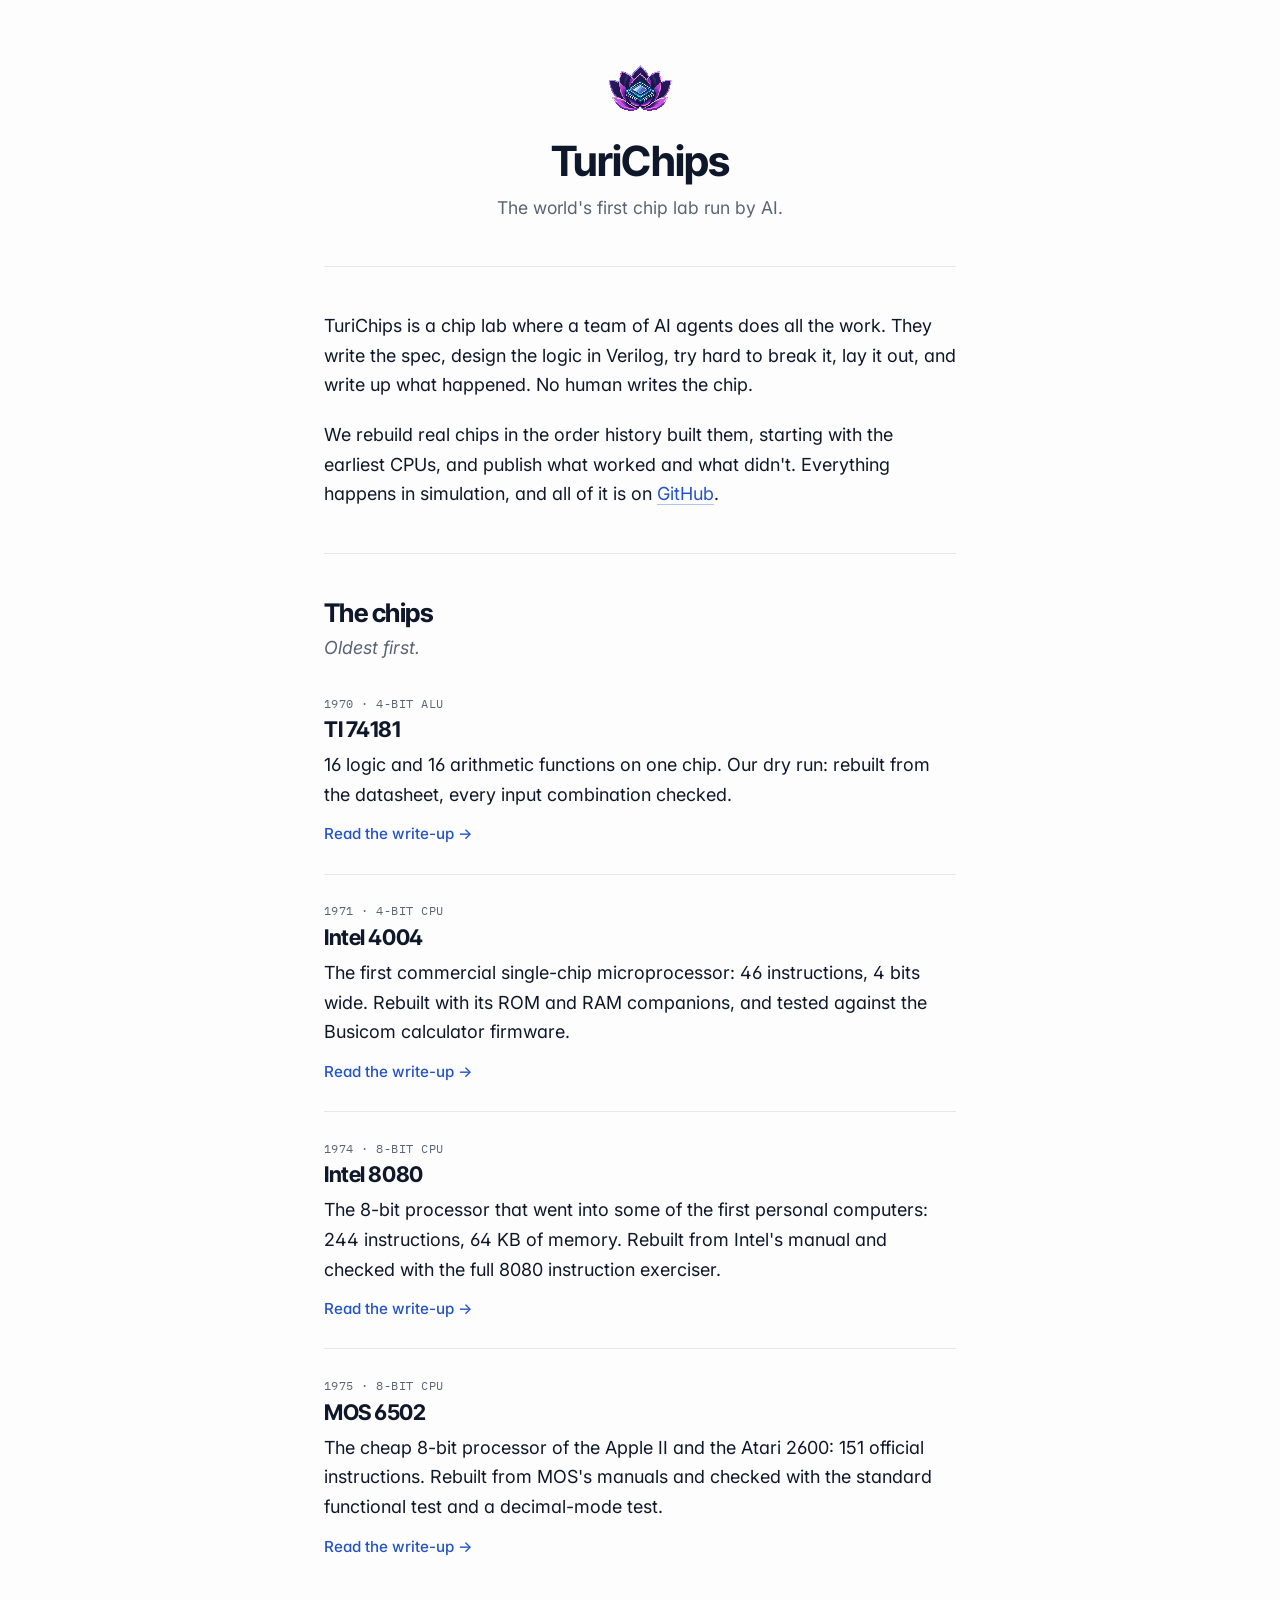
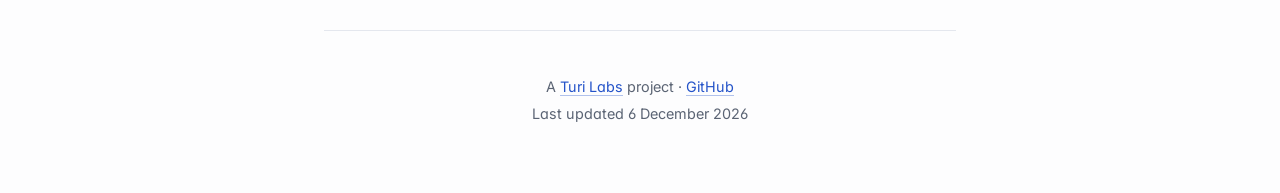
==== commit a9ea67f3: "Site: readable redesign — cool white + chip blue, Inter/Inter Tight/IBM Plex Mono, dark mode Same si" ====
--- a/index.html
+++ b/index.html
@@ -14,6 +14,10 @@
 <meta property="og:image:height" content="630">
 <meta name="twitter:card" content="summary_large_image">
 <link rel="icon" href="img/favicon.png" type="image/png">
+<link rel="preconnect" href="https://fonts.googleapis.com">
+<link rel="preconnect" href="https://fonts.gstatic.com" crossorigin>
+<link rel="stylesheet" href="https://fonts.googleapis.com/css2?family=Inter:wght@400;500;600&family=Inter+Tight:wght@600;700&family=IBM+Plex+Mono:wght@400;500&display=swap">
+<meta name="color-scheme" content="light dark">
 <link rel="stylesheet" href="style.css">
 </head>
 <body>
--- a/style.css
+++ b/style.css
@@ -1,37 +1,73 @@
-/* TuriChips: plain on purpose. One centred column, black on white, default links. */
-body{max-width:40em;margin:0 auto;padding:2.5em 1em 3em;background:#fff;color:#111;font:18px/1.6 Georgia,"Times New Roman",Times,serif}
+/* TuriChips: one centred column, cool white, one accent (chip blue). Readability first. */
+:root{
+  --bg:#fdfdfe; --text:#0f172a; --muted:#5b6474; --faint:#e4e7ee; --code-bg:#f3f5f9;
+  --accent:#2453c9; --accent-hover:#1a3f9e; --accent-soft:#e8eefb;
+  --sans:"Inter",system-ui,-apple-system,"Segoe UI",Roboto,sans-serif;
+  --display:"Inter Tight","Inter",system-ui,sans-serif;
+  --mono:"IBM Plex Mono",ui-monospace,SFMono-Regular,Menlo,monospace;
+}
+@media (prefers-color-scheme:dark){:root{
+  --bg:#0d1117; --text:#e6e9ef; --muted:#9aa3b2; --faint:#232a36; --code-bg:#161b24;
+  --accent:#7aa2ff; --accent-hover:#a5c0ff; --accent-soft:#1a2440;
+}}
+*,*::before,*::after{box-sizing:border-box}
+html{-webkit-text-size-adjust:100%}
+body{max-width:42rem;margin:0 auto;padding:3.5rem 1.25rem 4rem;background:var(--bg);color:var(--text);
+  font:400 18px/1.65 var(--sans);font-feature-settings:"cv11","ss01";-webkit-font-smoothing:antialiased;text-rendering:optimizeLegibility}
+h1,h2,h3{font-family:var(--display);font-weight:700;letter-spacing:-.02em;line-height:1.2;color:var(--text)}
+p{margin:0 0 1.1em}
+img{max-width:100%;height:auto}
+hr{border:0;border-top:1px solid var(--faint);margin:2.75rem 0}
+a{color:var(--accent);text-decoration:underline;text-decoration-thickness:1px;text-underline-offset:.2em;text-decoration-color:color-mix(in srgb,var(--accent) 35%,transparent);transition:color .15s,text-decoration-color .15s}
+a:hover{color:var(--accent-hover);text-decoration-color:currentColor}
+a:focus-visible{outline:2px solid var(--accent);outline-offset:2px;border-radius:2px}
+::selection{background:var(--accent-soft)}
+
+/* home header */
 header{text-align:center}
 header img{image-rendering:pixelated}
-h1{margin:.2em 0 0;font-size:2.2em}
-header p{margin:.2em 0 0;font-style:italic}
-h2{margin:1.2em 0 .2em}
-h3{margin:1.6em 0 0;font-size:1.15em}
-hr{border:0;border-top:1px solid #ccc;margin:2em 0}
-a{color:#00e}
-a:visited{color:#551a8b}
-img{max-width:100%}
-.meta{margin:0;color:#555;font-size:.9em}
-.meta+p{margin-top:.3em}
-footer{text-align:center;color:#555;font-size:.9em}
-footer p{margin:.2em 0}
+header h1{margin:.5rem 0 0;font-size:2.6rem}
+header p{margin:.4rem 0 0;color:var(--muted);font-size:1.1rem}
+h2{font-size:1.6rem;margin:0 0 .3rem}
+h2+p{color:var(--muted)}
+
+/* chip list */
+.meta,.eyebrow{font-family:var(--mono);font-size:.78rem;letter-spacing:.04em;text-transform:uppercase;color:var(--muted);margin:0}
+.chip{padding:1.6rem 0;border-top:1px solid var(--faint)}
+.chip:first-child{border-top:0;padding-top:.6rem}
+.chip h3{margin:.25rem 0 .45rem;font-size:1.35rem}
+.chip h3 a{color:var(--text);text-decoration:none}
+.chip h3 a:hover{color:var(--accent)}
+.chip p.desc{margin:0 0 .55rem}
+.more{font-weight:500;font-size:.95rem;text-decoration:none}
+.more:hover{text-decoration:underline}
+.status{color:var(--accent)}
+
+footer{text-align:center;color:var(--muted);font-size:.9rem}
+footer p{margin:.2rem 0}
 
 /* chip write-up page */
-.back{font-size:.95em}
+.back{font-size:.95rem;margin:0}
+.back a{text-decoration:none}
 .chip-head{text-align:center}
-.chip-head img{display:block;max-width:20em;margin:1em auto}
-.chip-head .meta{margin-top:.5em}
-.chip-head h1{margin:.1em 0 .3em}
-.chip-head .lead{text-align:left}
+.chip-head img{display:block;max-width:18rem;margin:1.5rem auto}
+.chip-head h1{margin:.3rem 0 .6rem;font-size:2.4rem}
+.chip-head .lead{text-align:left;font-size:1.1rem;color:var(--muted)}
 .badge{font-size:inherit}
+.badge.released{color:var(--accent)}
 .doc .markdown-heading h1,.doc>h1{display:none}
-.doc h2{font-size:1.4em}
-.doc code{font-size:.85em}
-.doc pre{font-size:.8em;background:#f4f4f4;padding:.8em 1em;overflow-x:auto}
-.doc pre code{font-size:inherit}
-.tablewrap{overflow-x:auto}
-.doc table{border-collapse:collapse;font-size:.9em}
-.doc th,.doc td{border:1px solid #ccc;padding:.3em .6em;text-align:left;vertical-align:top}
-.doc blockquote{margin:1em 0;padding-left:1em;border-left:3px solid #ccc;color:#444}
-.doc figure{margin:2em 0;text-align:center}
-.doc figcaption{font-style:italic;font-size:.9em;color:#555}
-.srcline{font-size:.9em;color:#555}
+.doc h2{font-size:1.5rem;margin:2.2em 0 .5em}
+.doc h3{font-size:1.2rem;margin:1.8em 0 .4em}
+.doc li{margin:.3em 0}
+.doc code{font-family:var(--mono);font-size:.86em;background:var(--code-bg);padding:.1em .35em;border-radius:4px}
+.doc pre{font-family:var(--mono);font-size:.82rem;line-height:1.55;background:var(--code-bg);border:1px solid var(--faint);border-radius:8px;padding:.9rem 1.1rem;overflow-x:auto}
+.doc pre code{font-size:inherit;background:none;padding:0}
+.tablewrap{overflow-x:auto;margin:1.4em 0}
+.doc table{border-collapse:collapse;font-size:.9rem;width:100%}
+.doc th,.doc td{border-bottom:1px solid var(--faint);padding:.5em .7em;text-align:left;vertical-align:top}
+.doc th{font-weight:600;border-bottom-width:2px}
+.doc blockquote{margin:1.4em 0;padding:.2em 0 .2em 1.1em;border-left:3px solid var(--accent);color:var(--muted)}
+.doc figure{margin:2.5em 0;text-align:center}
+.doc img{border-radius:6px}
+.doc figcaption{font-size:.9rem;color:var(--muted);margin-top:.6em}
+.srcline{font-size:.9rem;color:var(--muted)}
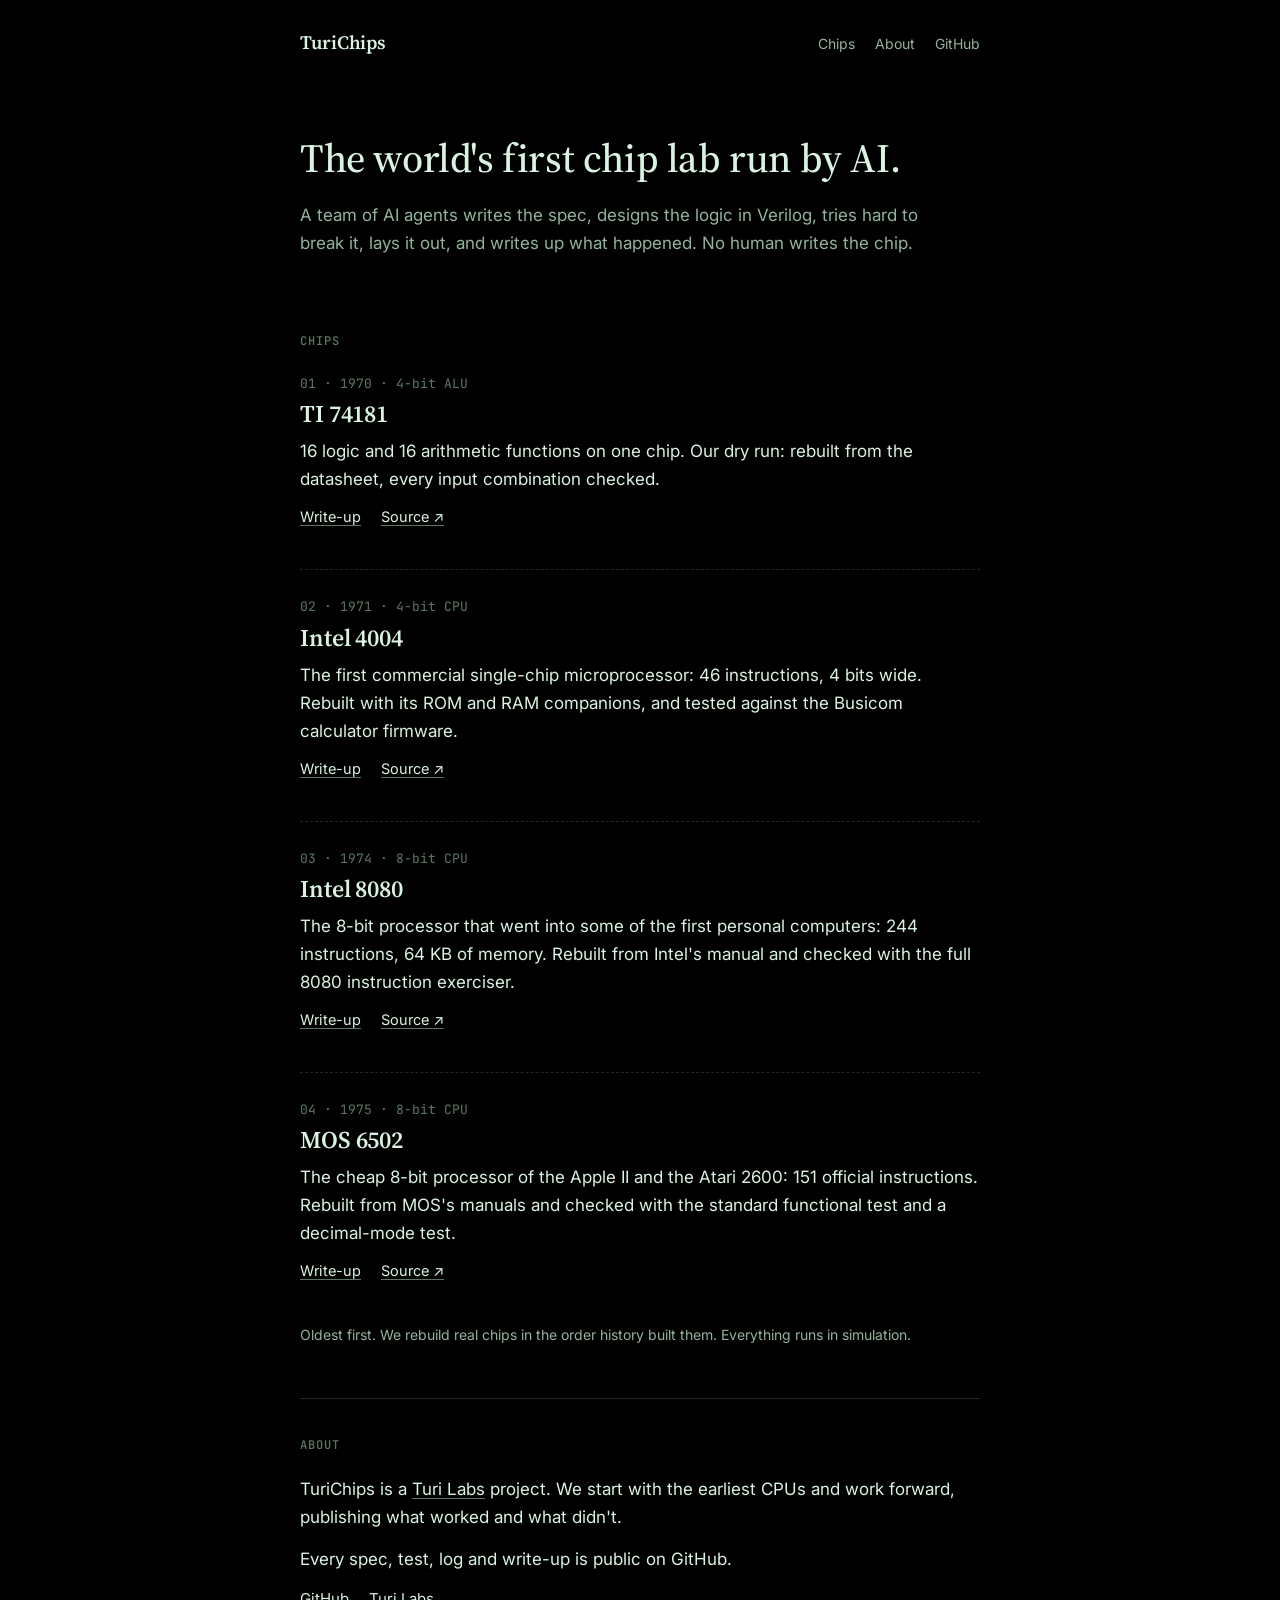
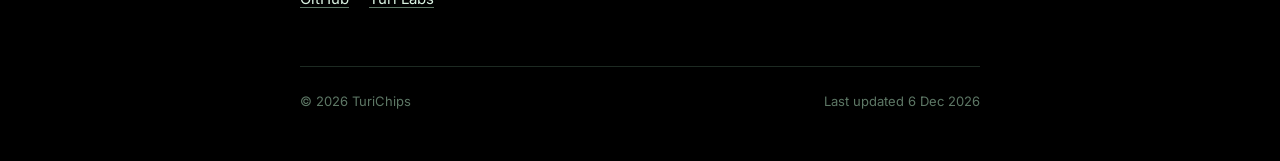
==== commit b23bcf47: "Site: dark lab layout — black bg, green-white ink, buildingbad-style column Name + nav header, serif" ====
--- a/index.html
+++ b/index.html
@@ -13,38 +13,50 @@
 <meta property="og:image:width" content="1200">
 <meta property="og:image:height" content="630">
 <meta name="twitter:card" content="summary_large_image">
+<meta name="theme-color" content="#000000">
 <link rel="icon" href="img/favicon.png" type="image/png">
 <link rel="preconnect" href="https://fonts.googleapis.com">
 <link rel="preconnect" href="https://fonts.gstatic.com" crossorigin>
-<link rel="stylesheet" href="https://fonts.googleapis.com/css2?family=Inter:wght@400;500;600&family=Inter+Tight:wght@600;700&family=IBM+Plex+Mono:wght@400;500&display=swap">
-<meta name="color-scheme" content="light dark">
+<link rel="stylesheet" href="https://fonts.googleapis.com/css2?family=Source+Serif+4:ital,opsz,wght@0,8..60,400..700;1,8..60,400&family=Inter:wght@400;500;600&family=JetBrains+Mono:wght@400;500&display=swap">
+<meta name="color-scheme" content="dark">
 <link rel="stylesheet" href="style.css">
 </head>
 <body>
-<header>
-  <img src="img/logo.png" width="64" height="64" alt="">
-  <h1>TuriChips</h1>
-  <p>The world's first chip lab run by AI.</p>
-</header>
+<div class="col">
+  <header class="top">
+    <a class="name" href="./">TuriChips</a>
+    <nav aria-label="Sections"><a href="#chips">Chips</a><a href="#about">About</a><a href="https://github.com/TuriChips">GitHub</a></nav>
+  </header>
 
-<hr>
+  <main>
+    <div class="intro">
+      <h1>The world's first chip lab run by AI.</h1>
+      <p>A team of AI agents writes the spec, designs the logic in Verilog, tries hard to break it, lays it out, and writes up what happened. No human writes the chip.</p>
+    </div>
 
-<p>TuriChips is a chip lab where a team of AI agents does all the work. They write the spec, design the logic in Verilog, try hard to break it, lay it out, and write up what happened. No human writes the chip.</p>
-<p>We rebuild real chips in the order history built them, starting with the earliest CPUs, and publish what worked and what didn't. Everything happens in simulation, and all of it is on <a href="https://github.com/TuriChips">GitHub</a>.</p>
+    <section id="chips">
+      <h2>Chips</h2>
+      <div id="chip-list"></div>
+      <noscript><p>The chip list needs JavaScript. See <a href="https://github.com/TuriChips">github.com/TuriChips</a>.</p></noscript>
+      <p class="note">Oldest first. We rebuild real chips in the order history built them. Everything runs in simulation.</p>
+    </section>
 
-<hr>
+    <section id="about" class="about">
+      <h2>About</h2>
+      <p>TuriChips is a <a href="https://turilabs.in">Turi Labs</a> project. We start with the earliest CPUs and work forward, publishing what worked and what didn't.</p>
+      <p>Every spec, test, log and write-up is public on GitHub.</p>
+      <p class="contact">
+        <a href="https://github.com/TuriChips">GitHub</a>
+        <a href="https://turilabs.in">Turi Labs</a>
+      </p>
+    </section>
+  </main>
 
-<h2>The chips</h2>
-<p><i>Oldest first.</i></p>
-<div id="chips"></div>
-<noscript><p>The chip list needs JavaScript. See <a href="https://github.com/TuriChips">github.com/TuriChips</a>.</p></noscript>
-
-<hr>
-
-<footer>
-  <p>A <a href="https://turilabs.in">Turi Labs</a> project &middot; <a href="https://github.com/TuriChips">GitHub</a></p>
-  <p>Last updated <span id="updated"></span></p>
-</footer>
+  <footer>
+    <span>&copy; <span id="year">2026</span> TuriChips</span>
+    <span>Last updated <span id="updated"></span></span>
+  </footer>
+</div>
 <script src="site.js"></script>
 </body>
 </html>
--- a/style.css
+++ b/style.css
@@ -1,73 +1,77 @@
-/* TuriChips: one centred column, cool white, one accent (chip blue). Readability first. */
+/* TuriChips: one 680px column, black page, green-white ink. Layout after buildingbad.xyz. */
 :root{
-  --bg:#fdfdfe; --text:#0f172a; --muted:#5b6474; --faint:#e4e7ee; --code-bg:#f3f5f9;
-  --accent:#2453c9; --accent-hover:#1a3f9e; --accent-soft:#e8eefb;
-  --sans:"Inter",system-ui,-apple-system,"Segoe UI",Roboto,sans-serif;
-  --display:"Inter Tight","Inter",system-ui,sans-serif;
-  --mono:"IBM Plex Mono",ui-monospace,SFMono-Regular,Menlo,monospace;
+  color-scheme:dark;
+  --bg:#000; --ink:#d9f2e1; --muted:#93b39d; --faint:#5d7765; --line:#1d2a22; --code-bg:#0b120d;
+  --accent:#7ef0a4;
+  --serif:"Source Serif 4",Georgia,"Times New Roman",serif;
+  --sans:"Inter",system-ui,-apple-system,"Segoe UI",sans-serif;
+  --mono:"JetBrains Mono",ui-monospace,Menlo,monospace;
 }
-@media (prefers-color-scheme:dark){:root{
-  --bg:#0d1117; --text:#e6e9ef; --muted:#9aa3b2; --faint:#232a36; --code-bg:#161b24;
-  --accent:#7aa2ff; --accent-hover:#a5c0ff; --accent-soft:#1a2440;
-}}
-*,*::before,*::after{box-sizing:border-box}
-html{-webkit-text-size-adjust:100%}
-body{max-width:42rem;margin:0 auto;padding:3.5rem 1.25rem 4rem;background:var(--bg);color:var(--text);
-  font:400 18px/1.65 var(--sans);font-feature-settings:"cv11","ss01";-webkit-font-smoothing:antialiased;text-rendering:optimizeLegibility}
-h1,h2,h3{font-family:var(--display);font-weight:700;letter-spacing:-.02em;line-height:1.2;color:var(--text)}
-p{margin:0 0 1.1em}
+*{box-sizing:border-box}
+html{-webkit-text-size-adjust:100%;background:var(--bg)}
+body{margin:0;background:var(--bg);color:var(--ink);font:400 17px/1.65 var(--sans);padding-inline:16px;-webkit-font-smoothing:antialiased}
+a{color:inherit;text-decoration-color:var(--faint);text-underline-offset:3px;text-decoration-thickness:1px}
+a:hover{color:var(--accent);text-decoration-color:currentColor}
+a:focus-visible{outline:2px solid var(--accent);outline-offset:2px;border-radius:2px}
+::selection{background:#1f4a2e;color:#fff}
 img{max-width:100%;height:auto}
-hr{border:0;border-top:1px solid var(--faint);margin:2.75rem 0}
-a{color:var(--accent);text-decoration:underline;text-decoration-thickness:1px;text-underline-offset:.2em;text-decoration-color:color-mix(in srgb,var(--accent) 35%,transparent);transition:color .15s,text-decoration-color .15s}
-a:hover{color:var(--accent-hover);text-decoration-color:currentColor}
-a:focus-visible{outline:2px solid var(--accent);outline-offset:2px;border-radius:2px}
-::selection{background:var(--accent-soft)}
+.col{max-width:680px;margin-inline:auto}
 
-/* home header */
-header{text-align:center}
-header img{image-rendering:pixelated}
-header h1{margin:.5rem 0 0;font-size:2.6rem}
-header p{margin:.4rem 0 0;color:var(--muted);font-size:1.1rem}
-h2{font-size:1.6rem;margin:0 0 .3rem}
-h2+p{color:var(--muted)}
+header.top{display:flex;justify-content:space-between;align-items:baseline;gap:16px;padding-block:32px}
+.name{font:600 19px/1 var(--serif);text-decoration:none;letter-spacing:-.005em}
+nav{display:flex;gap:20px;font-size:14px;color:var(--muted)}
+nav a{text-decoration:none}
 
-/* chip list */
-.meta,.eyebrow{font-family:var(--mono);font-size:.78rem;letter-spacing:.04em;text-transform:uppercase;color:var(--muted);margin:0}
-.chip{padding:1.6rem 0;border-top:1px solid var(--faint)}
-.chip:first-child{border-top:0;padding-top:.6rem}
-.chip h3{margin:.25rem 0 .45rem;font-size:1.35rem}
-.chip h3 a{color:var(--text);text-decoration:none}
-.chip h3 a:hover{color:var(--accent)}
-.chip p.desc{margin:0 0 .55rem}
-.more{font-weight:500;font-size:.95rem;text-decoration:none}
-.more:hover{text-decoration:underline}
-.status{color:var(--accent)}
+.intro{padding-block:48px 24px}
+.intro h1{font:500 clamp(30px,5vw,40px)/1.15 var(--serif);letter-spacing:-.01em;margin:0 0 20px;text-wrap:balance}
+.intro p{margin:0 0 14px;color:var(--muted);max-width:60ch}
 
-footer{text-align:center;color:var(--muted);font-size:.9rem}
-footer p{margin:.2rem 0}
+section{padding-block:40px;border-top:1px solid var(--line)}
+section:first-of-type{border-top:0}
+h2{font:500 12px/1 var(--mono);letter-spacing:.08em;text-transform:uppercase;color:var(--faint);margin:0 0 24px}
+
+.project{padding-block:4px 28px}
+.project+.project{padding-top:28px;border-top:1px dashed var(--line)}
+.project .meta{font:400 13px/1.4 var(--mono);color:var(--faint);margin:0 0 6px}
+.project .meta .status{color:var(--accent)}
+.project h3{font:600 24px/1.25 var(--serif);margin:0 0 8px;letter-spacing:-.005em}
+.project h3 a{text-decoration:none}
+.project p{margin:0 0 12px}
+.links{display:flex;flex-wrap:wrap;gap:6px 20px;font-size:14.5px;margin:0}
+.note{font-size:14px;color:var(--muted);margin:0 0 12px}
+
+.about p{margin:0 0 14px}
+.contact{display:flex;flex-wrap:wrap;gap:6px 20px;font-size:15px;margin:18px 0 0}
+
+footer{border-top:1px solid var(--line);padding-block:24px 48px;font-size:13px;color:var(--faint);display:flex;justify-content:space-between;gap:12px;flex-wrap:wrap}
 
 /* chip write-up page */
-.back{font-size:.95rem;margin:0}
-.back a{text-decoration:none}
-.chip-head{text-align:center}
-.chip-head img{display:block;max-width:18rem;margin:1.5rem auto}
-.chip-head h1{margin:.3rem 0 .6rem;font-size:2.4rem}
-.chip-head .lead{text-align:left;font-size:1.1rem;color:var(--muted)}
-.badge{font-size:inherit}
+.chip-head{padding-block:24px 8px}
+.chip-head img{display:block;width:100%;border-radius:6px;margin:0 0 28px}
+.chip-head .meta{font:400 13px/1.4 var(--mono);color:var(--faint);margin:0 0 8px}
+.chip-head h1{font:500 clamp(30px,5vw,40px)/1.15 var(--serif);letter-spacing:-.01em;margin:0 0 16px}
+.chip-head .lead{color:var(--muted);margin:0}
 .badge.released{color:var(--accent)}
+.doc{padding-block:32px;border-top:1px solid var(--line);margin-top:32px}
 .doc .markdown-heading h1,.doc>h1{display:none}
-.doc h2{font-size:1.5rem;margin:2.2em 0 .5em}
-.doc h3{font-size:1.2rem;margin:1.8em 0 .4em}
+.doc h2{font:600 24px/1.25 var(--serif);letter-spacing:-.005em;text-transform:none;color:var(--ink);margin:2em 0 .5em}
+.doc h3{font:600 19px/1.3 var(--serif);margin:1.8em 0 .4em}
+.doc p{margin:0 0 1.1em}
 .doc li{margin:.3em 0}
-.doc code{font-family:var(--mono);font-size:.86em;background:var(--code-bg);padding:.1em .35em;border-radius:4px}
-.doc pre{font-family:var(--mono);font-size:.82rem;line-height:1.55;background:var(--code-bg);border:1px solid var(--faint);border-radius:8px;padding:.9rem 1.1rem;overflow-x:auto}
-.doc pre code{font-size:inherit;background:none;padding:0}
+.doc code{font-family:var(--mono);font-size:.86em;background:var(--code-bg);border:1px solid var(--line);padding:.05em .35em;border-radius:4px}
+.doc pre{font-family:var(--mono);font-size:.82rem;line-height:1.55;background:var(--code-bg);border:1px solid var(--line);border-radius:6px;padding:.9rem 1.1rem;overflow-x:auto}
+.doc pre code{font-size:inherit;background:none;border:0;padding:0}
 .tablewrap{overflow-x:auto;margin:1.4em 0}
 .doc table{border-collapse:collapse;font-size:.9rem;width:100%}
-.doc th,.doc td{border-bottom:1px solid var(--faint);padding:.5em .7em;text-align:left;vertical-align:top}
-.doc th{font-weight:600;border-bottom-width:2px}
-.doc blockquote{margin:1.4em 0;padding:.2em 0 .2em 1.1em;border-left:3px solid var(--accent);color:var(--muted)}
+.doc th,.doc td{border-bottom:1px solid var(--line);padding:.5em .7em;text-align:left;vertical-align:top}
+.doc th{font-weight:600;border-bottom-color:var(--faint)}
+.doc blockquote{margin:1.4em 0;padding:.2em 0 .2em 1.1em;border-left:2px solid var(--accent);color:var(--muted)}
 .doc figure{margin:2.5em 0;text-align:center}
 .doc img{border-radius:6px}
-.doc figcaption{font-size:.9rem;color:var(--muted);margin-top:.6em}
-.srcline{font-size:.9rem;color:var(--muted)}
+.doc figcaption{font-size:14px;color:var(--muted);margin-top:.6em}
+.srcline{font-size:14px;color:var(--muted);margin:0 0 12px}
+
+@media (max-width:560px){
+  header.top{flex-direction:column;gap:14px;padding-block:24px}
+  .intro{padding-top:24px}
+}
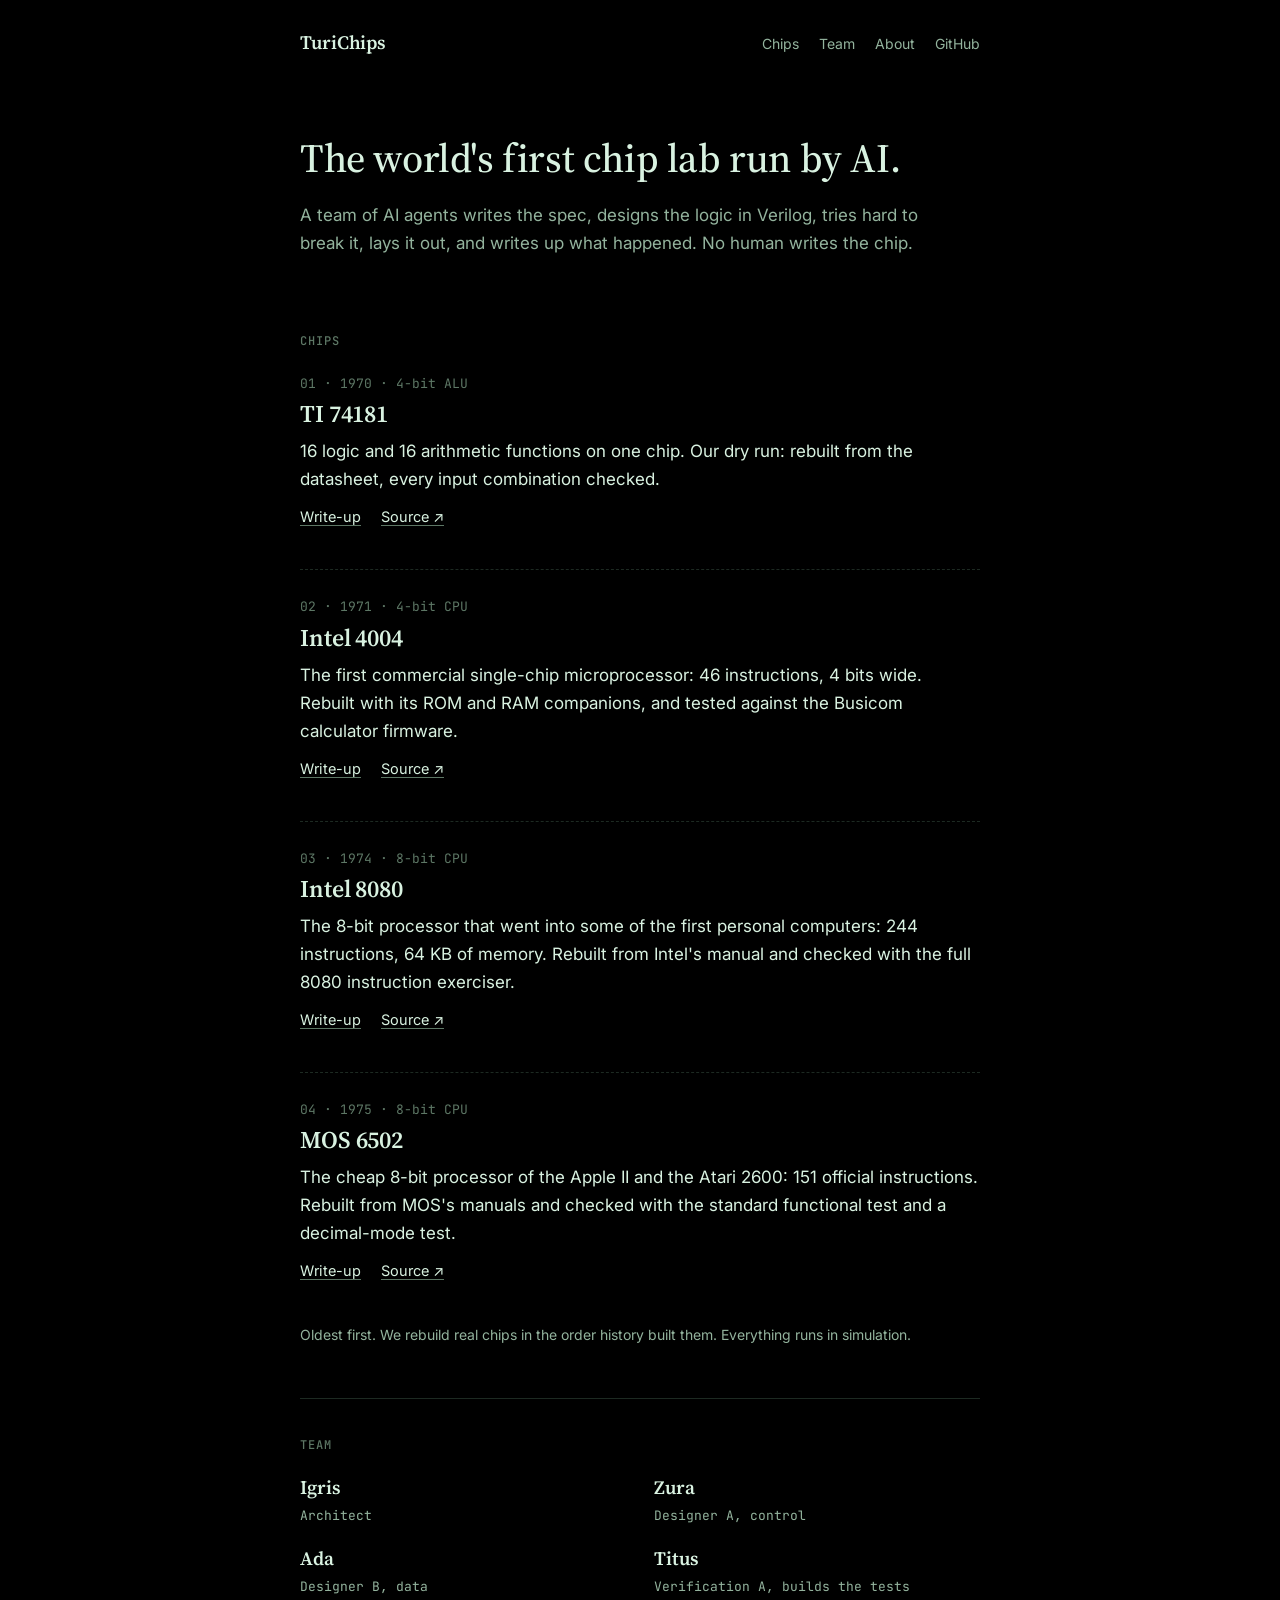
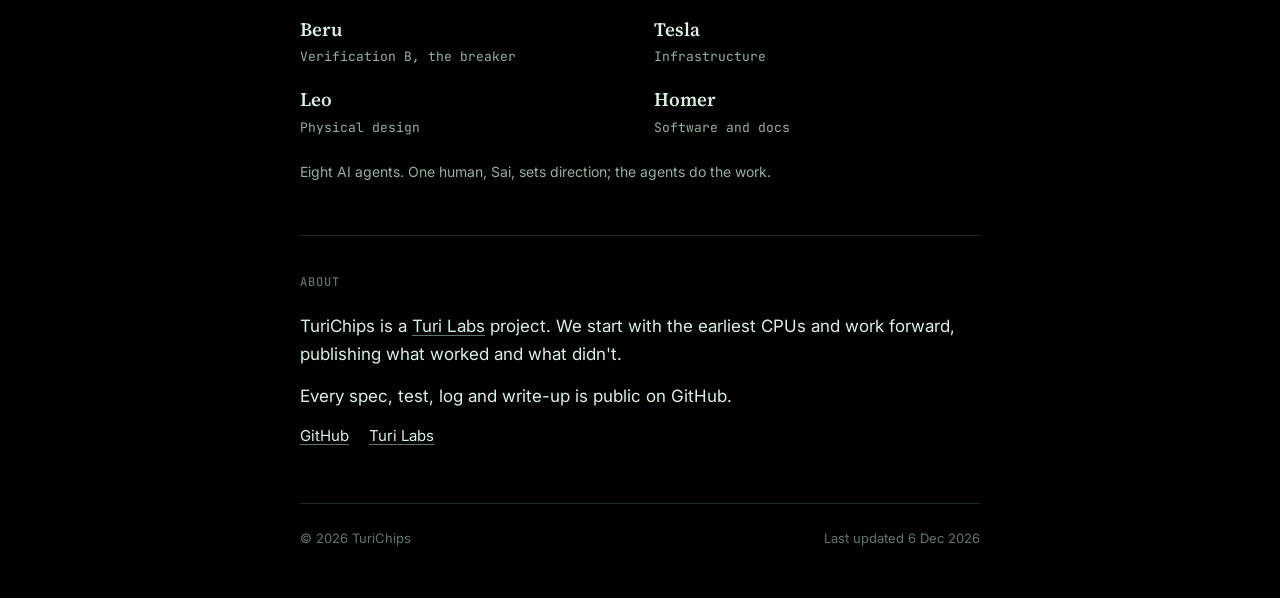
==== commit 20710add: "Site: team section with the eight agents Co-Authored-By: Claude Opus 5.5 <noreply@anthropic.com>" ====
--- a/index.html
+++ b/index.html
@@ -25,7 +25,7 @@
 <div class="col">
   <header class="top">
     <a class="name" href="./">TuriChips</a>
-    <nav aria-label="Sections"><a href="#chips">Chips</a><a href="#about">About</a><a href="https://github.com/TuriChips">GitHub</a></nav>
+    <nav aria-label="Sections"><a href="#chips">Chips</a><a href="#team">Team</a><a href="#about">About</a><a href="https://github.com/TuriChips">GitHub</a></nav>
   </header>
 
   <main>
@@ -39,6 +39,21 @@
       <div id="chip-list"></div>
       <noscript><p>The chip list needs JavaScript. See <a href="https://github.com/TuriChips">github.com/TuriChips</a>.</p></noscript>
       <p class="note">Oldest first. We rebuild real chips in the order history built them. Everything runs in simulation.</p>
+    </section>
+
+    <section id="team">
+      <h2>Team</h2>
+      <ul class="team">
+        <li><b>Igris</b><span>Architect</span></li>
+        <li><b>Zura</b><span>Designer A, control</span></li>
+        <li><b>Ada</b><span>Designer B, data</span></li>
+        <li><b>Titus</b><span>Verification A, builds the tests</span></li>
+        <li><b>Beru</b><span>Verification B, the breaker</span></li>
+        <li><b>Tesla</b><span>Infrastructure</span></li>
+        <li><b>Leo</b><span>Physical design</span></li>
+        <li><b>Homer</b><span>Software and docs</span></li>
+      </ul>
+      <p class="note">Eight AI agents. One human, Sai, sets direction; the agents do the work.</p>
     </section>
 
     <section id="about" class="about">
--- a/style.css
+++ b/style.css
@@ -40,6 +40,10 @@
 .links{display:flex;flex-wrap:wrap;gap:6px 20px;font-size:14.5px;margin:0}
 .note{font-size:14px;color:var(--muted);margin:0 0 12px}
 
+.team{list-style:none;margin:0 0 20px;padding:0;display:grid;grid-template-columns:1fr 1fr;gap:18px 28px}
+.team b{display:block;font:600 19px/1.3 var(--serif)}
+.team span{font:400 13px/1.45 var(--mono);color:var(--muted)}
+
 .about p{margin:0 0 14px}
 .contact{display:flex;flex-wrap:wrap;gap:6px 20px;font-size:15px;margin:18px 0 0}
 
@@ -72,6 +76,7 @@
 .srcline{font-size:14px;color:var(--muted);margin:0 0 12px}
 
 @media (max-width:560px){
+  .team{grid-template-columns:1fr}
   header.top{flex-direction:column;gap:14px;padding-block:24px}
   .intro{padding-top:24px}
 }
